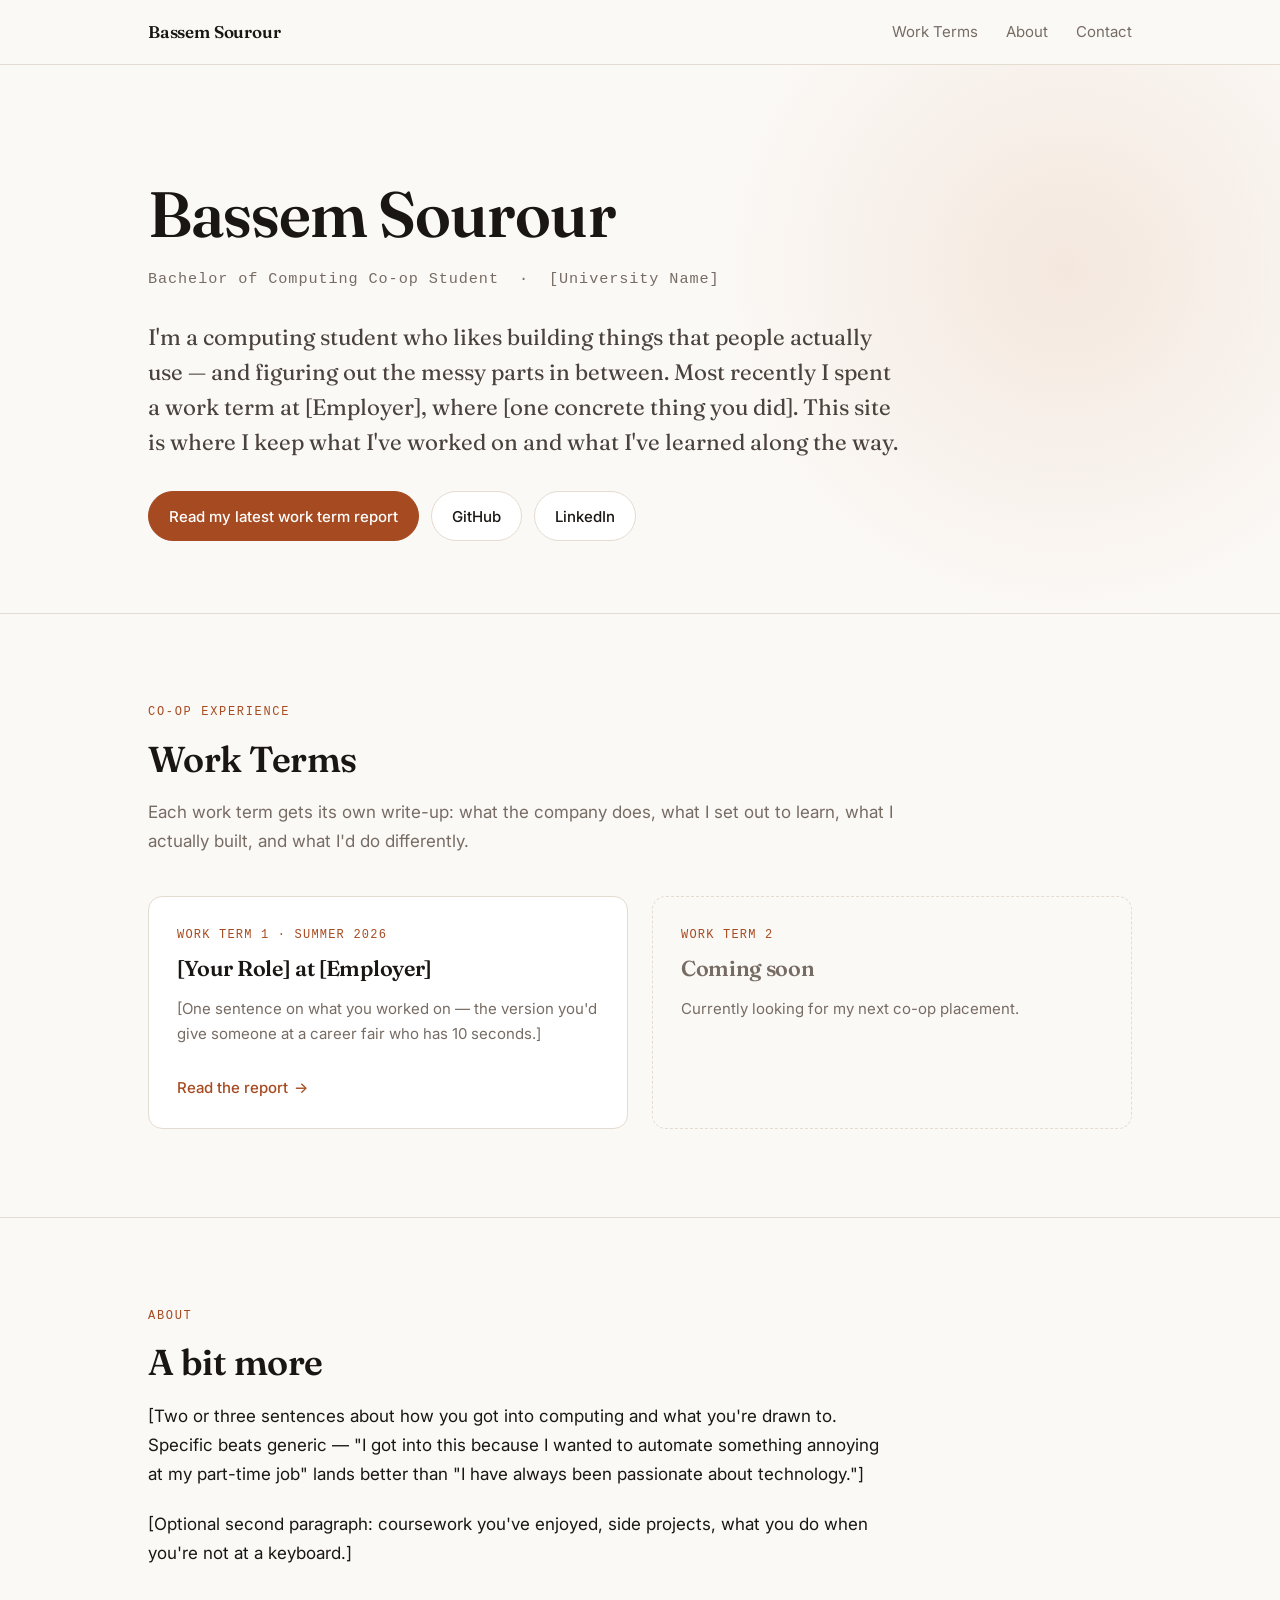
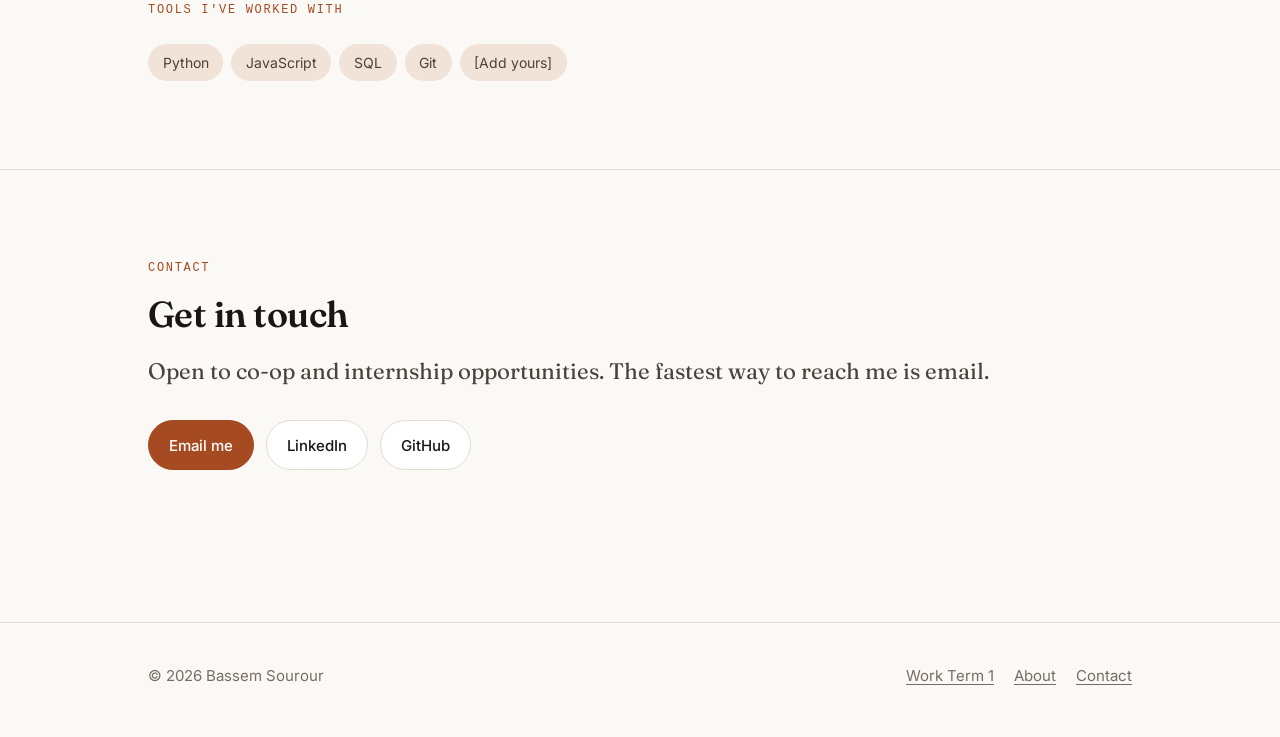
==== index.html @ 0c3258bf "Add files via upload" ====
<!DOCTYPE html>
<html lang="en">
<head>
<meta charset="utf-8">
<meta name="viewport" content="width=device-width, initial-scale=1">

<!-- ============================================================
     EDIT ME: This block controls your Google search result and
     browser tab. Change the description to something true about you.
     ============================================================ -->
<title>Bassem Sourour — Portfolio</title>
<meta name="description" content="Portfolio of Bassem Sourour, a Bachelor of Computing co-op student. Work term reports, projects, and what I'm learning.">
<meta name="author" content="Bassem Sourour">

<!-- Social sharing preview (shows when the link is pasted in Slack, LinkedIn, etc.) -->
<meta property="og:title" content="Bassem Sourour — Portfolio">
<meta property="og:description" content="Work term reports, projects, and what I'm learning as a computing co-op student.">
<meta property="og:type" content="website">

<link rel="preconnect" href="https://fonts.googleapis.com">
<link rel="preconnect" href="https://fonts.gstatic.com" crossorigin>
<link href="https://fonts.googleapis.com/css2?family=Fraunces:opsz,wght@9..144,400;9..144,600&family=Inter:wght@400;500;600&display=swap" rel="stylesheet">
<link rel="stylesheet" href="styles.css">
</head>
<body>

<a class="skip-link" href="#main">Skip to content</a>

<header class="site-header">
  <div class="wrap site-header__inner">
    <a class="wordmark" href="index.html">Bassem&nbsp;Sourour</a>
    <nav class="nav" aria-label="Main">
      <a href="#work-terms">Work Terms</a>
      <a href="#about">About</a>
      <a href="#contact">Contact</a>
    </nav>
  </div>
</header>

<main id="main">

  <!-- ==========================================================
       HERO
       This is the first thing a recruiter sees. Keep it short and
       concrete: who you are, what you do, where you're headed.
       ========================================================== -->
  <section class="hero">
    <div class="wrap">
      <h1 class="reveal">Bassem Sourour</h1>
      <p class="hero__role reveal">
        <!-- EDIT ME -->
        Bachelor of Computing Co-op Student &nbsp;·&nbsp; [University Name]
      </p>
      <p class="lede hero__lede reveal">
        <!-- EDIT ME: 2–3 sentences. What kind of work you do, what you
             like building, and what you're looking for next. Write it
             the way you'd say it out loud. -->
        I'm a computing student who likes building things that people
        actually use — and figuring out the messy parts in between.
        Most recently I spent a work term at [Employer], where
        [one concrete thing you did]. This site is where I keep what
        I've worked on and what I've learned along the way.
      </p>
      <div class="btn-row reveal">
        <a class="btn btn--primary" href="work-term-1.html">Read my latest work term report</a>
        <!-- EDIT ME: replace with your real links, or delete -->
        <a class="btn" href="https://github.com/YOUR-USERNAME">GitHub</a>
        <a class="btn" href="https://linkedin.com/in/YOUR-PROFILE">LinkedIn</a>
      </div>
    </div>
  </section>

  <hr class="rule">

  <!-- ==========================================================
       WORK TERMS
       One card per work term. When you finish term 2, copy a card,
       point it at work-term-2.html, and you're done.
       ========================================================== -->
  <section id="work-terms">
    <div class="wrap">
      <span class="eyebrow reveal">Co-op Experience</span>
      <h2 class="reveal">Work Terms</h2>
      <p class="prose muted reveal">
        Each work term gets its own write-up: what the company does,
        what I set out to learn, what I actually built, and what I'd
        do differently.
      </p>

      <div class="card-grid">

        <a class="card reveal" href="work-term-1.html">
          <!-- EDIT ME -->
          <span class="card__meta">Work Term 1 · Summer 2026</span>
          <h3>[Your Role] at [Employer]</h3>
          <p>
            [One sentence on what you worked on — the version you'd
            give someone at a career fair who has 10 seconds.]
          </p>
          <span class="card__cta">Read the report <span aria-hidden="true">→</span></span>
        </a>

        <!-- Placeholder for your next term. Delete it if you'd rather
             not show an empty slot, or keep it — it signals you're
             continuing. -->
        <div class="card card--placeholder reveal">
          <span class="card__meta">Work Term 2</span>
          <h3>Coming soon</h3>
          <p>Currently looking for my next co-op placement.</p>
        </div>

      </div>
    </div>
  </section>

  <hr class="rule">

  <!-- ==========================================================
       ABOUT
       ========================================================== -->
  <section id="about">
    <div class="wrap">
      <span class="eyebrow reveal">About</span>
      <h2 class="reveal">A bit more</h2>
      <div class="prose">
        <p class="reveal">
          <!-- EDIT ME: How you got into computing, what you're drawn to,
               what you do outside of it. Two short paragraphs is plenty.
               This is the section where sounding like a person beats
               sounding like a resume. -->
          [Two or three sentences about how you got into computing and
          what you're drawn to. Specific beats generic — "I got into
          this because I wanted to automate something annoying at my
          part-time job" lands better than "I have always been
          passionate about technology."]
        </p>
        <p class="reveal">
          [Optional second paragraph: coursework you've enjoyed, side
          projects, what you do when you're not at a keyboard.]
        </p>

        <span class="eyebrow reveal" style="margin-top:2rem">Tools I've worked with</span>
        <!-- EDIT ME: only list things you'd be comfortable being asked
             about in an interview. A short honest list beats a long one. -->
        <ul class="pills reveal">
          <li>Python</li>
          <li>JavaScript</li>
          <li>SQL</li>
          <li>Git</li>
          <li>[Add yours]</li>
        </ul>
      </div>
    </div>
  </section>

  <hr class="rule">

  <!-- ==========================================================
       CONTACT
       ========================================================== -->
  <section id="contact">
    <div class="wrap">
      <span class="eyebrow reveal">Contact</span>
      <h2 class="reveal">Get in touch</h2>
      <p class="prose lede reveal" style="margin-bottom:1.5rem">
        Open to co-op and internship opportunities. The fastest way to
        reach me is email.
      </p>
      <div class="btn-row reveal">
        <!-- EDIT ME: use a personal email you'll keep after graduation,
             not your work or school address. -->
        <a class="btn btn--primary" href="mailto:YOUR-EMAIL@example.com">Email me</a>
        <a class="btn" href="https://linkedin.com/in/YOUR-PROFILE">LinkedIn</a>
        <a class="btn" href="https://github.com/YOUR-USERNAME">GitHub</a>
      </div>
    </div>
  </section>

</main>

<footer class="site-footer">
  <div class="wrap site-footer__inner">
    <span>© <span id="year">2026</span> Bassem Sourour</span>
    <nav class="footer-links" aria-label="Footer">
      <a href="work-term-1.html">Work Term 1</a>
      <a href="#about">About</a>
      <a href="#contact">Contact</a>
    </nav>
  </div>
</footer>

<script>
  // Current year in the footer, so it never goes stale.
  document.getElementById('year').textContent = new Date().getFullYear();

  // Fade sections in as they scroll into view.
  const reveals = document.querySelectorAll('.reveal');
  if ('IntersectionObserver' in window && !window.matchMedia('(prefers-reduced-motion: reduce)').matches) {
    const io = new IntersectionObserver((entries) => {
      entries.forEach((entry, i) => {
        if (entry.isIntersecting) {
          entry.target.style.transitionDelay = Math.min(i * 60, 240) + 'ms';
          entry.target.classList.add('is-visible');
          io.unobserve(entry.target);
        }
      });
    }, { rootMargin: '0px 0px -8% 0px', threshold: 0.05 });
    reveals.forEach(el => io.observe(el));
  } else {
    reveals.forEach(el => el.classList.add('is-visible'));
  }
</script>

</body>
</html>
---- styles.css ----
/* ============================================================
   Bassem Sourour — Portfolio
   Shared stylesheet for index.html and work-term-1.html
   ============================================================ */

/* ---- 1. Design tokens -------------------------------------- */

:root {
  /* Light theme (default) */
  --bg:          #FBF9F6;
  --bg-alt:      #F4EFE8;
  --surface:     #FFFFFF;
  --ink:         #1A1614;
  --ink-soft:    #4A423C;
  --muted:       #776C64;
  --accent:      #A64B21;
  --accent-ink:  #FFFFFF;
  --accent-soft: #F2E3D8;
  --border:      #E4DBD1;
  --shadow:      0 1px 2px rgba(26, 22, 20, .04), 0 8px 24px rgba(26, 22, 20, .06);
  --shadow-lift: 0 2px 4px rgba(26, 22, 20, .05), 0 16px 40px rgba(26, 22, 20, .10);

  /* Type */
  --font-display: "Fraunces", Georgia, "Times New Roman", serif;
  --font-body:    "Inter", -apple-system, BlinkMacSystemFont, "Segoe UI", Roboto, sans-serif;
  --font-mono:    ui-monospace, SFMono-Regular, "SF Mono", Menlo, Consolas, monospace;

  /* Layout */
  --measure:  68ch;
  --gutter:   clamp(1.25rem, 5vw, 3rem);
  --radius:   14px;
  --radius-sm: 8px;
}

@media (prefers-color-scheme: dark) {
  :root {
    --bg:          #14110F;
    --bg-alt:      #1B1714;
    --surface:     #1E1A17;
    --ink:         #F5F0EA;
    --ink-soft:    #DCD3CA;
    --muted:       #A2968C;
    --accent:      #E4915B;
    --accent-ink:  #14110F;
    --accent-soft: #2C231C;
    --border:      #2F2822;
    --shadow:      0 1px 2px rgba(0, 0, 0, .3), 0 8px 24px rgba(0, 0, 0, .35);
    --shadow-lift: 0 2px 4px rgba(0, 0, 0, .35), 0 16px 40px rgba(0, 0, 0, .45);
  }
}

/* ---- 2. Reset & base --------------------------------------- */

*, *::before, *::after { box-sizing: border-box; }

html {
  scroll-behavior: smooth;
  scroll-padding-top: 5rem;
  -webkit-text-size-adjust: 100%;
}

@media (prefers-reduced-motion: reduce) {
  html { scroll-behavior: auto; }
  *, *::before, *::after {
    animation-duration: .01ms !important;
    animation-iteration-count: 1 !important;
    transition-duration: .01ms !important;
  }
}

body {
  margin: 0;
  background: var(--bg);
  color: var(--ink);
  font-family: var(--font-body);
  font-size: 1.0625rem;
  line-height: 1.7;
  -webkit-font-smoothing: antialiased;
  text-rendering: optimizeLegibility;
}

img { max-width: 100%; height: auto; display: block; }

a {
  color: var(--accent);
  text-decoration-thickness: 1px;
  text-underline-offset: 3px;
  transition: color .15s ease;
}

a:hover { color: var(--ink); }

:focus-visible {
  outline: 2.5px solid var(--accent);
  outline-offset: 3px;
  border-radius: 3px;
}

.skip-link {
  position: absolute;
  left: -9999px;
  top: 0;
  background: var(--accent);
  color: var(--accent-ink);
  padding: .75rem 1.25rem;
  z-index: 100;
  border-radius: 0 0 var(--radius-sm) 0;
}
.skip-link:focus { left: 0; }

/* ---- 3. Typography ----------------------------------------- */

h1, h2, h3, h4 {
  font-family: var(--font-display);
  font-weight: 600;
  line-height: 1.15;
  letter-spacing: -0.015em;
  color: var(--ink);
  margin: 0 0 .5em;
  font-variation-settings: "SOFT" 0, "WONK" 1;
}

h1 { font-size: clamp(2.4rem, 6vw, 4rem); }
h2 { font-size: clamp(1.6rem, 3.4vw, 2.25rem); margin-top: 0; }
h3 { font-size: clamp(1.15rem, 2vw, 1.35rem); font-weight: 600; }

p { margin: 0 0 1.25em; }

.lede {
  font-size: clamp(1.15rem, 2.2vw, 1.4rem);
  line-height: 1.55;
  color: var(--ink-soft);
  font-family: var(--font-display);
  font-weight: 400;
  font-variation-settings: "SOFT" 0, "WONK" 0;
}

.eyebrow {
  font-family: var(--font-mono);
  font-size: .75rem;
  letter-spacing: .14em;
  text-transform: uppercase;
  color: var(--accent);
  margin: 0 0 1rem;
  display: block;
  font-weight: 500;
}

.muted { color: var(--muted); }

/* ---- 4. Layout --------------------------------------------- */

.wrap {
  width: 100%;
  max-width: 1080px;
  margin-inline: auto;
  padding-inline: var(--gutter);
}

.prose { max-width: var(--measure); }

section { padding-block: clamp(3rem, 8vw, 5.5rem); }

.rule {
  border: 0;
  border-top: 1px solid var(--border);
  margin: 0;
}

/* ---- 5. Site header ---------------------------------------- */

.site-header {
  position: sticky;
  top: 0;
  z-index: 50;
  background: color-mix(in srgb, var(--bg) 88%, transparent);
  backdrop-filter: blur(12px);
  -webkit-backdrop-filter: blur(12px);
  border-bottom: 1px solid var(--border);
}

.site-header__inner {
  display: flex;
  align-items: center;
  justify-content: space-between;
  gap: 1.5rem;
  min-height: 4rem;
  flex-wrap: wrap;
}

.wordmark {
  font-family: var(--font-display);
  font-weight: 600;
  font-size: 1.0625rem;
  letter-spacing: -0.01em;
  color: var(--ink);
  text-decoration: none;
  white-space: nowrap;
}

.wordmark:hover { color: var(--accent); }

.nav {
  display: flex;
  gap: clamp(.9rem, 2.5vw, 1.75rem);
  font-size: .9375rem;
}

.nav a {
  color: var(--muted);
  text-decoration: none;
  white-space: nowrap;
}

.nav a:hover, .nav a[aria-current="page"] { color: var(--ink); }

/* ---- 6. Hero ----------------------------------------------- */

.hero {
  padding-block: clamp(3.5rem, 11vw, 7rem) clamp(2.5rem, 7vw, 4.5rem);
  position: relative;
  overflow: hidden;
}

.hero::before {
  content: "";
  position: absolute;
  top: -30%;
  right: -12%;
  width: min(46rem, 70vw);
  aspect-ratio: 1;
  background: radial-gradient(circle, var(--accent-soft) 0%, transparent 68%);
  opacity: .8;
  pointer-events: none;
  z-index: 0;
}

.hero > * { position: relative; z-index: 1; }

.hero h1 { margin-bottom: .25em; }

.hero__role {
  font-family: var(--font-mono);
  font-size: clamp(.85rem, 1.6vw, .95rem);
  letter-spacing: .06em;
  color: var(--muted);
  margin-bottom: 1.75rem;
}

.hero__lede { max-width: 54ch; }

/* ---- 7. Buttons & links ------------------------------------ */

.btn-row {
  display: flex;
  flex-wrap: wrap;
  gap: .75rem;
  margin-top: 2rem;
}

.btn {
  display: inline-flex;
  align-items: center;
  gap: .5rem;
  padding: .7rem 1.25rem;
  border-radius: 999px;
  font-size: .9375rem;
  font-weight: 500;
  text-decoration: none;
  border: 1px solid var(--border);
  color: var(--ink);
  background: var(--surface);
  transition: transform .15s ease, box-shadow .15s ease, border-color .15s ease;
}

.btn:hover {
  transform: translateY(-1px);
  box-shadow: var(--shadow);
  border-color: var(--accent);
  color: var(--ink);
}

.btn--primary {
  background: var(--accent);
  border-color: var(--accent);
  color: var(--accent-ink);
}

.btn--primary:hover { color: var(--accent-ink); }

.arrow-link {
  display: inline-flex;
  align-items: center;
  gap: .4rem;
  font-weight: 500;
  text-decoration: none;
}

.arrow-link span { transition: transform .18s ease; }
.arrow-link:hover span { transform: translateX(3px); }

/* ---- 8. Work term cards ------------------------------------ */

.card-grid {
  display: grid;
  grid-template-columns: repeat(auto-fit, minmax(min(100%, 22rem), 1fr));
  gap: 1.5rem;
  margin-top: 2.5rem;
}

.card {
  background: var(--surface);
  border: 1px solid var(--border);
  border-radius: var(--radius);
  padding: 1.75rem;
  display: flex;
  flex-direction: column;
  gap: .5rem;
  text-decoration: none;
  color: inherit;
  transition: transform .2s ease, box-shadow .2s ease, border-color .2s ease;
}

a.card:hover {
  transform: translateY(-3px);
  box-shadow: var(--shadow-lift);
  border-color: var(--accent);
}

.card__meta {
  font-family: var(--font-mono);
  font-size: .75rem;
  letter-spacing: .1em;
  text-transform: uppercase;
  color: var(--accent);
}

.card h3 { margin: .25rem 0 .35rem; }

.card p { color: var(--muted); font-size: .9375rem; margin-bottom: .5rem; }

.card__cta {
  margin-top: auto;
  padding-top: .75rem;
  font-size: .9375rem;
  font-weight: 500;
  color: var(--accent);
  display: inline-flex;
  align-items: center;
  gap: .4rem;
}

.card--placeholder {
  border-style: dashed;
  background: transparent;
  justify-content: flex-start;
  align-items: flex-start;
  color: var(--muted);
}

.card--placeholder h3 { color: var(--muted); }

/* ---- 9. Skills / tag pills --------------------------------- */

.pills {
  display: flex;
  flex-wrap: wrap;
  gap: .5rem;
  padding: 0;
  margin: 1.5rem 0 0;
  list-style: none;
}

.pills li {
  font-size: .875rem;
  padding: .35rem .85rem;
  border-radius: 999px;
  background: var(--accent-soft);
  color: var(--ink-soft);
  border: 1px solid transparent;
}

/* ---- 10. Report page --------------------------------------- */

.report-head {
  padding-block: clamp(3rem, 8vw, 5rem) clamp(1.5rem, 4vw, 2.5rem);
}

.report-head h1 { max-width: 20ch; }

.fact-list {
  display: grid;
  grid-template-columns: repeat(auto-fit, minmax(min(100%, 11rem), 1fr));
  gap: 1.25rem 2rem;
  margin: 2.5rem 0 0;
  padding: 1.5rem 0 0;
  border-top: 1px solid var(--border);
}

.fact-list div { display: flex; flex-direction: column; gap: .2rem; }

.fact-list dt {
  font-family: var(--font-mono);
  font-size: .7rem;
  letter-spacing: .12em;
  text-transform: uppercase;
  color: var(--muted);
}

.fact-list dd {
  margin: 0;
  font-weight: 500;
  font-size: 1rem;
}

/* Reading progress bar */
.progress {
  position: fixed;
  top: 0;
  left: 0;
  height: 3px;
  width: 100%;
  transform: scaleX(0);
  transform-origin: 0 50%;
  background: var(--accent);
  z-index: 60;
  will-change: transform;
}

/* In-page section nav */
.toc {
  position: sticky;
  top: 4rem;
  z-index: 40;
  background: color-mix(in srgb, var(--bg) 90%, transparent);
  backdrop-filter: blur(12px);
  -webkit-backdrop-filter: blur(12px);
  border-bottom: 1px solid var(--border);
  overflow-x: auto;
  scrollbar-width: none;
}

.toc::-webkit-scrollbar { display: none; }

.toc ol {
  display: flex;
  gap: 1.5rem;
  list-style: none;
  margin: 0;
  padding: .85rem var(--gutter);
  font-size: .875rem;
  max-width: 1080px;
  margin-inline: auto;
  counter-reset: toc;
}

.toc a {
  color: var(--muted);
  text-decoration: none;
  white-space: nowrap;
  padding-bottom: 2px;
  border-bottom: 2px solid transparent;
}

.toc a:hover { color: var(--ink); }

.toc a.is-active {
  color: var(--ink);
  border-bottom-color: var(--accent);
}

/* Report body sections */
.report-section {
  padding-block: clamp(2.5rem, 6vw, 4rem);
  border-top: 1px solid var(--border);
}

.report-section:first-of-type { border-top: 0; }

.report-section h2 { margin-bottom: .75rem; }

.report-section h3 {
  margin-top: 2.25rem;
  color: var(--ink);
}

.report-section ul, .report-section ol {
  max-width: var(--measure);
  padding-left: 1.25rem;
  margin: 0 0 1.25em;
}

.report-section li { margin-bottom: .5em; }

/* Callout — use for a standout reflection or lesson learned */
.callout {
  border-left: 3px solid var(--accent);
  background: var(--bg-alt);
  padding: 1.25rem 1.5rem;
  border-radius: 0 var(--radius-sm) var(--radius-sm) 0;
  margin: 2rem 0;
  max-width: var(--measure);
}

.callout p:last-child { margin-bottom: 0; }

.callout__label {
  font-family: var(--font-mono);
  font-size: .7rem;
  letter-spacing: .12em;
  text-transform: uppercase;
  color: var(--accent);
  display: block;
  margin-bottom: .5rem;
}

/* Goal status list */
.goals { list-style: none; padding: 0 !important; margin: 1.5rem 0 0 !important; }

.goals li {
  display: grid;
  grid-template-columns: auto 1fr;
  gap: .25rem .85rem;
  padding: 1.1rem 0;
  border-top: 1px solid var(--border);
  max-width: var(--measure);
}

.goals li:last-child { border-bottom: 1px solid var(--border); }

.goals__status {
  grid-row: span 2;
  font-family: var(--font-mono);
  font-size: .65rem;
  letter-spacing: .08em;
  text-transform: uppercase;
  padding: .25rem .6rem;
  border-radius: 999px;
  height: fit-content;
  margin-top: .2rem;
  white-space: nowrap;
  background: var(--accent-soft);
  color: var(--ink-soft);
}

.goals__status--met { background: var(--accent); color: var(--accent-ink); }

.goals__title { font-weight: 600; }

.goals__note { color: var(--muted); font-size: .9375rem; margin: 0; }

/* Figures — your original images */
figure {
  margin: 2.5rem 0;
  max-width: var(--measure);
}

.figure-pair figure { max-width: 100%; }

figure img {
  border-radius: var(--radius);
  border: 1px solid var(--border);
  width: 100%;
}

figcaption {
  margin-top: .75rem;
  font-size: .875rem;
  color: var(--muted);
  max-width: 60ch;
}

.figure-pair {
  display: grid;
  grid-template-columns: repeat(auto-fit, minmax(min(100%, 18rem), 1fr));
  gap: 1.5rem;
  margin: 2.5rem 0;
}

.figure-pair figure { margin: 0; }

/* Image placeholder — delete once you add real photos */
.img-placeholder {
  aspect-ratio: 3 / 2;
  border: 2px dashed var(--border);
  border-radius: var(--radius);
  display: grid;
  place-items: center;
  text-align: center;
  padding: 1.5rem;
  color: var(--muted);
  font-size: .875rem;
  background: var(--bg-alt);
}

/* On narrow screens the header wraps to two rows, which would make the
   two stacked sticky bars eat the viewport. Let the header scroll away
   and keep only the section nav pinned. */
@media (max-width: 40rem) {
  .site-header { position: static; }
  .toc { top: 0; }
  html { scroll-padding-top: 3.5rem; }
  .site-header__inner { min-height: 0; padding-block: .85rem; }
}

/* ---- 11. Footer -------------------------------------------- */

.site-footer {
  border-top: 1px solid var(--border);
  padding-block: 2.5rem 3rem;
  margin-top: clamp(2rem, 6vw, 4rem);
  font-size: .9375rem;
  color: var(--muted);
}

.site-footer__inner {
  display: flex;
  flex-wrap: wrap;
  gap: 1rem 2rem;
  justify-content: space-between;
  align-items: center;
}

.site-footer a { color: var(--muted); }
.site-footer a:hover { color: var(--accent); }

.footer-links {
  display: flex;
  gap: 1.25rem;
  flex-wrap: wrap;
}

/* ---- 12. Entrance animation -------------------------------- */

.reveal {
  opacity: 0;
  transform: translateY(14px);
  transition: opacity .6s cubic-bezier(.2, .7, .3, 1), transform .6s cubic-bezier(.2, .7, .3, 1);
}

.reveal.is-visible { opacity: 1; transform: none; }

@media (prefers-reduced-motion: reduce) {
  .reveal { opacity: 1; transform: none; }
}

/* ---- 13. Print --------------------------------------------- */

@media print {
  .site-header, .toc, .progress, .site-footer, .btn-row { display: none; }
  body { background: #fff; color: #000; font-size: 11pt; }
  .report-section { break-inside: avoid; border-top: 1px solid #ccc; }
  a { color: #000; text-decoration: underline; }
}
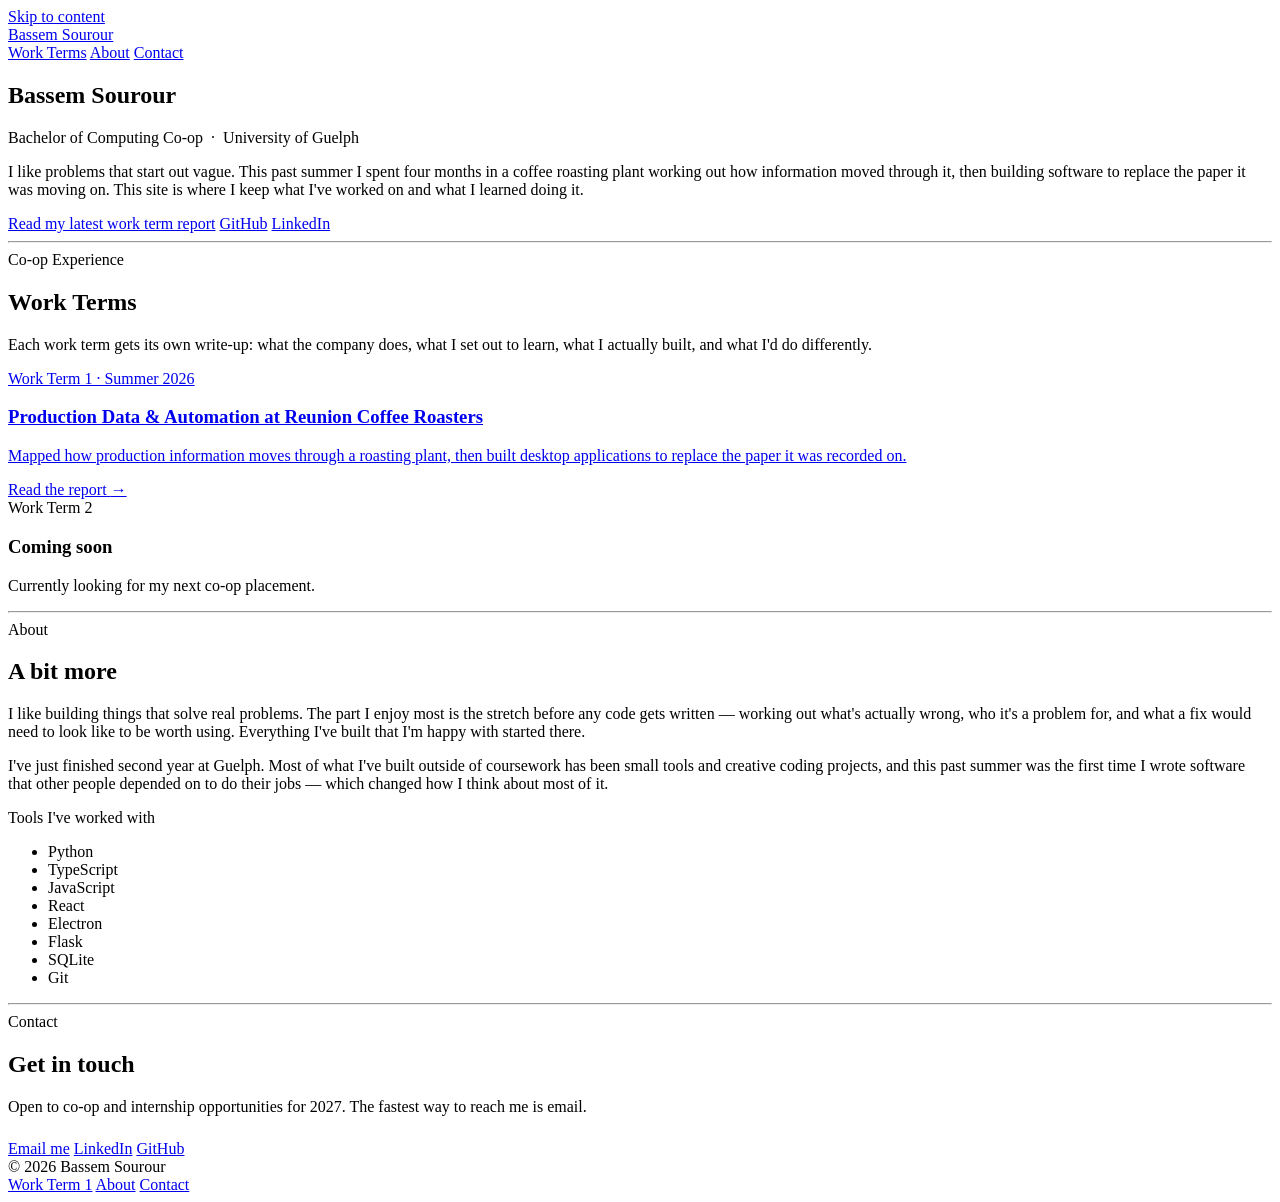
==== commit c2e076fa: "Add files via upload" ====
--- a/index.html
+++ b/index.html
@@ -4,17 +4,12 @@
 <meta charset="utf-8">
 <meta name="viewport" content="width=device-width, initial-scale=1">
 
-<!-- ============================================================
-     EDIT ME: This block controls your Google search result and
-     browser tab. Change the description to something true about you.
-     ============================================================ -->
 <title>Bassem Sourour — Portfolio</title>
-<meta name="description" content="Portfolio of Bassem Sourour, a Bachelor of Computing co-op student. Work term reports, projects, and what I'm learning.">
+<meta name="description" content="Portfolio of Bassem Sourour, a Bachelor of Computing co-op student at the University of Guelph. Work term reports, projects, and what I'm learning.">
 <meta name="author" content="Bassem Sourour">
 
-<!-- Social sharing preview (shows when the link is pasted in Slack, LinkedIn, etc.) -->
 <meta property="og:title" content="Bassem Sourour — Portfolio">
-<meta property="og:description" content="Work term reports, projects, and what I'm learning as a computing co-op student.">
+<meta property="og:description" content="Computing co-op student at the University of Guelph. Work term reports, projects, and what I'm learning.">
 <meta property="og:type" content="website">
 
 <link rel="preconnect" href="https://fonts.googleapis.com">
@@ -39,70 +34,52 @@
 
 <main id="main">
 
-  <!-- ==========================================================
-       HERO
-       This is the first thing a recruiter sees. Keep it short and
-       concrete: who you are, what you do, where you're headed.
-       ========================================================== -->
   <section class="hero">
     <div class="wrap">
       <h1 class="reveal">Bassem Sourour</h1>
       <p class="hero__role reveal">
-        <!-- EDIT ME -->
-        Bachelor of Computing Co-op Student &nbsp;·&nbsp; [University Name]
+        Bachelor of Computing Co-op &nbsp;·&nbsp; University of Guelph
       </p>
       <p class="lede hero__lede reveal">
-        <!-- EDIT ME: 2–3 sentences. What kind of work you do, what you
-             like building, and what you're looking for next. Write it
-             the way you'd say it out loud. -->
-        I'm a computing student who likes building things that people
-        actually use — and figuring out the messy parts in between.
-        Most recently I spent a work term at [Employer], where
-        [one concrete thing you did]. This site is where I keep what
-        I've worked on and what I've learned along the way.
+        I like problems that start out vague. This past summer I spent
+        four months in a coffee roasting plant working out how
+        information moved through it, then building software to replace
+        the paper it was moving on. This site is where I keep what I've
+        worked on and what I learned doing it.
       </p>
       <div class="btn-row reveal">
         <a class="btn btn--primary" href="work-term-1.html">Read my latest work term report</a>
-        <!-- EDIT ME: replace with your real links, or delete -->
-        <a class="btn" href="https://github.com/YOUR-USERNAME">GitHub</a>
-        <a class="btn" href="https://linkedin.com/in/YOUR-PROFILE">LinkedIn</a>
+        <a class="btn" href="https://github.com/BassemSourour">GitHub</a>
+        <a class="btn" href="https://www.linkedin.com/in/bassem-sourour-37205827b/">LinkedIn</a>
       </div>
     </div>
   </section>
 
   <hr class="rule">
 
-  <!-- ==========================================================
-       WORK TERMS
-       One card per work term. When you finish term 2, copy a card,
-       point it at work-term-2.html, and you're done.
-       ========================================================== -->
   <section id="work-terms">
     <div class="wrap">
       <span class="eyebrow reveal">Co-op Experience</span>
       <h2 class="reveal">Work Terms</h2>
       <p class="prose muted reveal">
-        Each work term gets its own write-up: what the company does,
-        what I set out to learn, what I actually built, and what I'd
-        do differently.
+        Each work term gets its own write-up: what the company does, what
+        I set out to learn, what I actually built, and what I'd do
+        differently.
       </p>
 
       <div class="card-grid">
 
         <a class="card reveal" href="work-term-1.html">
-          <!-- EDIT ME -->
           <span class="card__meta">Work Term 1 · Summer 2026</span>
-          <h3>[Your Role] at [Employer]</h3>
+          <h3>Production Data &amp; Automation at Reunion Coffee Roasters</h3>
           <p>
-            [One sentence on what you worked on — the version you'd
-            give someone at a career fair who has 10 seconds.]
+            Mapped how production information moves through a roasting
+            plant, then built desktop applications to replace the paper
+            it was recorded on.
           </p>
           <span class="card__cta">Read the report <span aria-hidden="true">→</span></span>
         </a>
 
-        <!-- Placeholder for your next term. Delete it if you'd rather
-             not show an empty slot, or keep it — it signals you're
-             continuing. -->
         <div class="card card--placeholder reveal">
           <span class="card__meta">Work Term 2</span>
           <h3>Coming soon</h3>
@@ -115,39 +92,39 @@
 
   <hr class="rule">
 
-  <!-- ==========================================================
-       ABOUT
-       ========================================================== -->
   <section id="about">
     <div class="wrap">
       <span class="eyebrow reveal">About</span>
       <h2 class="reveal">A bit more</h2>
       <div class="prose">
         <p class="reveal">
-          <!-- EDIT ME: How you got into computing, what you're drawn to,
-               what you do outside of it. Two short paragraphs is plenty.
-               This is the section where sounding like a person beats
-               sounding like a resume. -->
-          [Two or three sentences about how you got into computing and
-          what you're drawn to. Specific beats generic — "I got into
-          this because I wanted to automate something annoying at my
-          part-time job" lands better than "I have always been
-          passionate about technology."]
+          I like building things that solve real problems. The part I
+          enjoy most is the stretch before any code gets written —
+          working out what's actually wrong, who it's a problem for, and
+          what a fix would need to look like to be worth using.
+          Everything I've built that I'm happy with started there.
         </p>
         <p class="reveal">
-          [Optional second paragraph: coursework you've enjoyed, side
-          projects, what you do when you're not at a keyboard.]
+          I've just finished second year at Guelph. Most of what I've
+          built outside of coursework has been small tools and creative
+          coding projects, and this past summer was the first time I
+          wrote software that other people depended on to do their jobs —
+          which changed how I think about most of it.
         </p>
 
         <span class="eyebrow reveal" style="margin-top:2rem">Tools I've worked with</span>
-        <!-- EDIT ME: only list things you'd be comfortable being asked
-             about in an interview. A short honest list beats a long one. -->
+        <!-- EDIT ME: taken from your three work term apps and your other
+             repos. Cut anything you wouldn't want to be asked about in an
+             interview — a short honest list beats a long one. -->
         <ul class="pills reveal">
           <li>Python</li>
+          <li>TypeScript</li>
           <li>JavaScript</li>
-          <li>SQL</li>
+          <li>React</li>
+          <li>Electron</li>
+          <li>Flask</li>
+          <li>SQLite</li>
           <li>Git</li>
-          <li>[Add yours]</li>
         </ul>
       </div>
     </div>
@@ -155,23 +132,18 @@
 
   <hr class="rule">
 
-  <!-- ==========================================================
-       CONTACT
-       ========================================================== -->
   <section id="contact">
     <div class="wrap">
       <span class="eyebrow reveal">Contact</span>
       <h2 class="reveal">Get in touch</h2>
       <p class="prose lede reveal" style="margin-bottom:1.5rem">
-        Open to co-op and internship opportunities. The fastest way to
-        reach me is email.
+        Open to co-op and internship opportunities for 2027. The fastest
+        way to reach me is email.
       </p>
       <div class="btn-row reveal">
-        <!-- EDIT ME: use a personal email you'll keep after graduation,
-             not your work or school address. -->
-        <a class="btn btn--primary" href="mailto:YOUR-EMAIL@example.com">Email me</a>
-        <a class="btn" href="https://linkedin.com/in/YOUR-PROFILE">LinkedIn</a>
-        <a class="btn" href="https://github.com/YOUR-USERNAME">GitHub</a>
+        <a class="btn btn--primary" href="mailto:bassemsourour3@gmail.com">Email me</a>
+        <a class="btn" href="https://www.linkedin.com/in/bassem-sourour-37205827b/">LinkedIn</a>
+        <a class="btn" href="https://github.com/BassemSourour">GitHub</a>
       </div>
     </div>
   </section>
@@ -190,10 +162,8 @@
 </footer>
 
 <script>
-  // Current year in the footer, so it never goes stale.
   document.getElementById('year').textContent = new Date().getFullYear();
 
-  // Fade sections in as they scroll into view.
   const reveals = document.querySelectorAll('.reveal');
   if ('IntersectionObserver' in window && !window.matchMedia('(prefers-reduced-motion: reduce)').matches) {
     const io = new IntersectionObserver((entries) => {
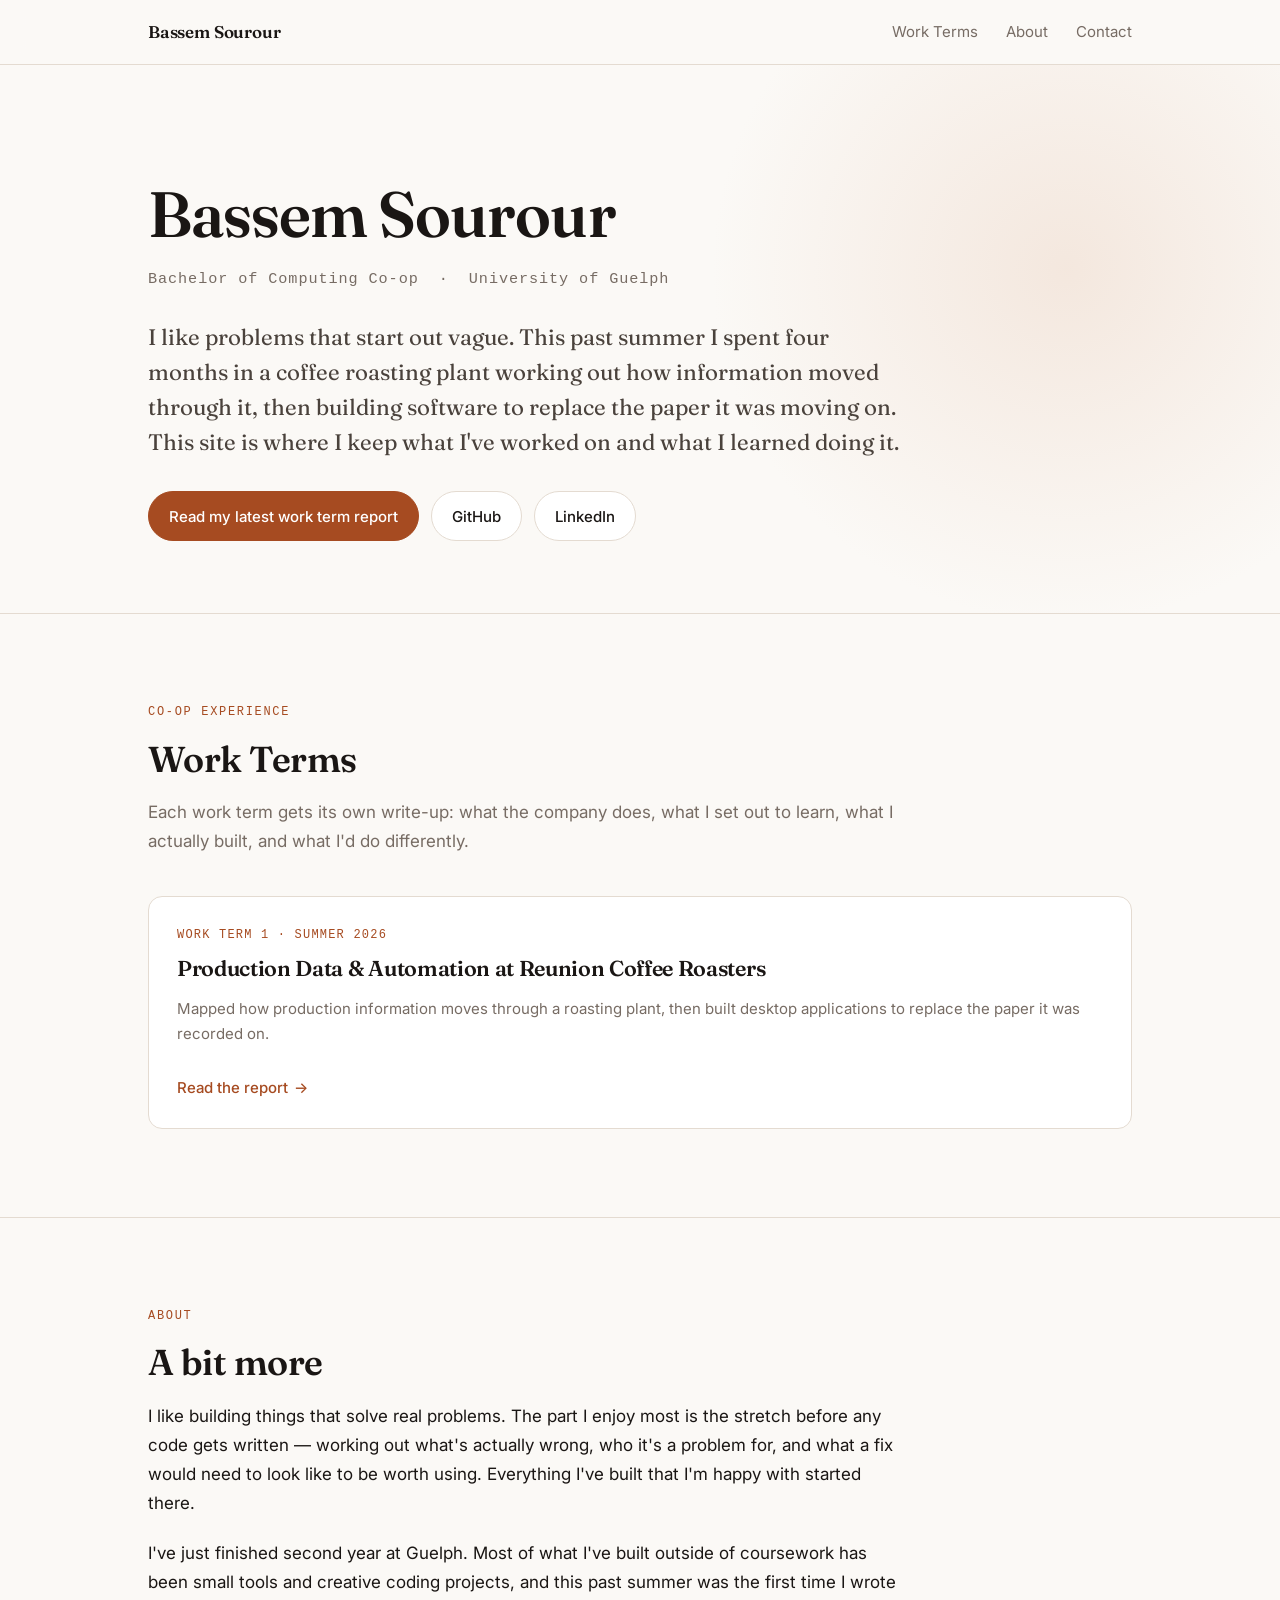
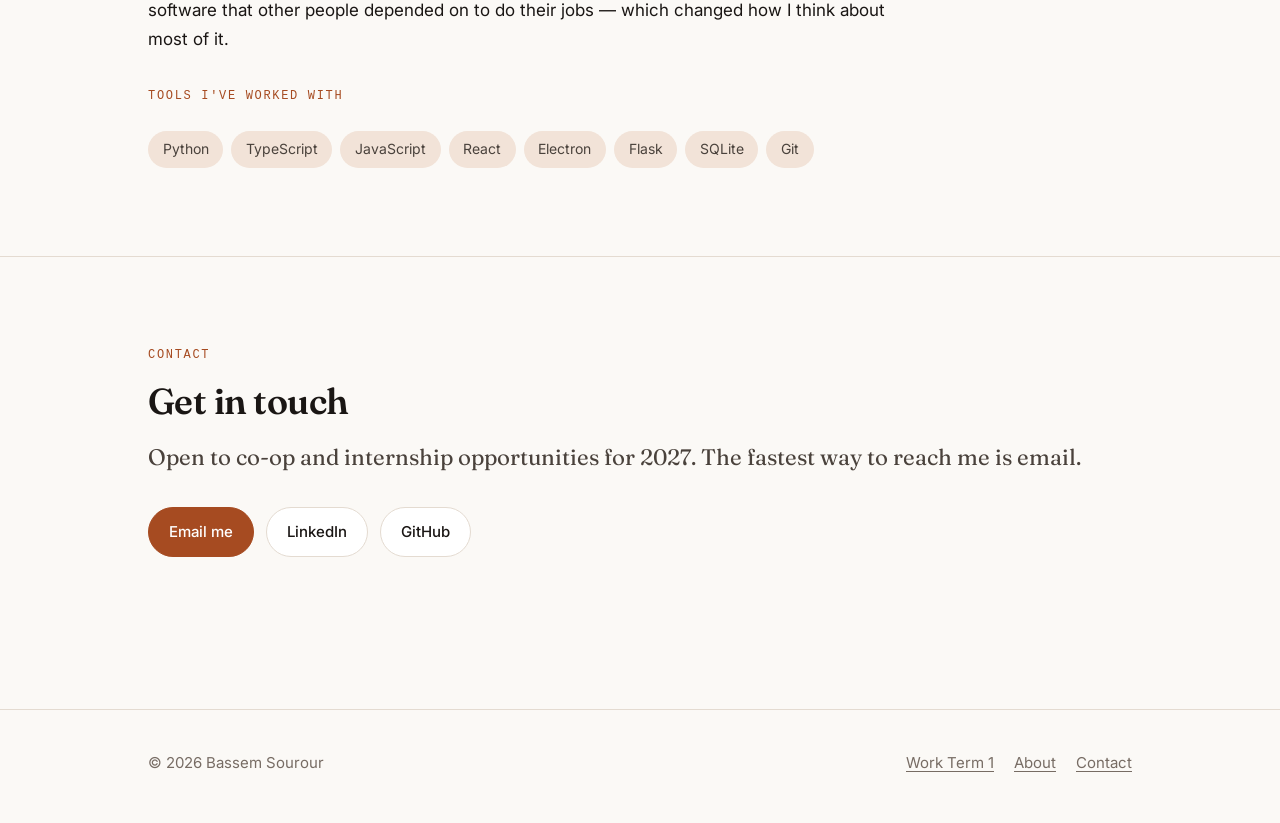
==== commit c7338b74: "Update index.html" ====
--- a/index.html
+++ b/index.html
@@ -79,12 +79,6 @@
           </p>
           <span class="card__cta">Read the report <span aria-hidden="true">→</span></span>
         </a>
-
-        <div class="card card--placeholder reveal">
-          <span class="card__meta">Work Term 2</span>
-          <h3>Coming soon</h3>
-          <p>Currently looking for my next co-op placement.</p>
-        </div>
 
       </div>
     </div>
--- a/styles.css
+++ b/styles.css
@@ -0,0 +1,742 @@
+/* ============================================================
+   Bassem Sourour — Portfolio
+   Shared stylesheet for index.html and work-term-1.html
+   ============================================================ */
+
+/* ---- 1. Design tokens -------------------------------------- */
+
+:root {
+  /* Light theme (default) */
+  --bg:          #FBF9F6;
+  --bg-alt:      #F4EFE8;
+  --surface:     #FFFFFF;
+  --ink:         #1A1614;
+  --ink-soft:    #4A423C;
+  --muted:       #776C64;
+  --accent:      #A64B21;
+  --accent-ink:  #FFFFFF;
+  --accent-soft: #F2E3D8;
+  --border:      #E4DBD1;
+  --shadow:      0 1px 2px rgba(26, 22, 20, .04), 0 8px 24px rgba(26, 22, 20, .06);
+  --shadow-lift: 0 2px 4px rgba(26, 22, 20, .05), 0 16px 40px rgba(26, 22, 20, .10);
+
+  /* Type */
+  --font-display: "Fraunces", Georgia, "Times New Roman", serif;
+  --font-body:    "Inter", -apple-system, BlinkMacSystemFont, "Segoe UI", Roboto, sans-serif;
+  --font-mono:    ui-monospace, SFMono-Regular, "SF Mono", Menlo, Consolas, monospace;
+
+  /* Layout */
+  --measure:  68ch;
+  --gutter:   clamp(1.25rem, 5vw, 3rem);
+  --radius:   14px;
+  --radius-sm: 8px;
+}
+
+@media (prefers-color-scheme: dark) {
+  :root {
+    --bg:          #14110F;
+    --bg-alt:      #1B1714;
+    --surface:     #1E1A17;
+    --ink:         #F5F0EA;
+    --ink-soft:    #DCD3CA;
+    --muted:       #A2968C;
+    --accent:      #E4915B;
+    --accent-ink:  #14110F;
+    --accent-soft: #2C231C;
+    --border:      #2F2822;
+    --shadow:      0 1px 2px rgba(0, 0, 0, .3), 0 8px 24px rgba(0, 0, 0, .35);
+    --shadow-lift: 0 2px 4px rgba(0, 0, 0, .35), 0 16px 40px rgba(0, 0, 0, .45);
+  }
+}
+
+/* ---- 2. Reset & base --------------------------------------- */
+
+*, *::before, *::after { box-sizing: border-box; }
+
+html {
+  scroll-behavior: smooth;
+  scroll-padding-top: 5rem;
+  -webkit-text-size-adjust: 100%;
+}
+
+@media (prefers-reduced-motion: reduce) {
+  html { scroll-behavior: auto; }
+  *, *::before, *::after {
+    animation-duration: .01ms !important;
+    animation-iteration-count: 1 !important;
+    transition-duration: .01ms !important;
+  }
+}
+
+body {
+  margin: 0;
+  background: var(--bg);
+  color: var(--ink);
+  font-family: var(--font-body);
+  font-size: 1.0625rem;
+  line-height: 1.7;
+  -webkit-font-smoothing: antialiased;
+  text-rendering: optimizeLegibility;
+}
+
+img { max-width: 100%; height: auto; display: block; }
+
+a {
+  color: var(--accent);
+  text-decoration-thickness: 1px;
+  text-underline-offset: 3px;
+  transition: color .15s ease;
+}
+
+a:hover { color: var(--ink); }
+
+:focus-visible {
+  outline: 2.5px solid var(--accent);
+  outline-offset: 3px;
+  border-radius: 3px;
+}
+
+.skip-link {
+  position: absolute;
+  left: -9999px;
+  top: 0;
+  background: var(--accent);
+  color: var(--accent-ink);
+  padding: .75rem 1.25rem;
+  z-index: 100;
+  border-radius: 0 0 var(--radius-sm) 0;
+}
+.skip-link:focus { left: 0; }
+
+/* ---- 3. Typography ----------------------------------------- */
+
+h1, h2, h3, h4 {
+  font-family: var(--font-display);
+  font-weight: 600;
+  line-height: 1.15;
+  letter-spacing: -0.015em;
+  color: var(--ink);
+  margin: 0 0 .5em;
+  font-variation-settings: "SOFT" 0, "WONK" 1;
+}
+
+h1 { font-size: clamp(2.4rem, 6vw, 4rem); }
+h2 { font-size: clamp(1.6rem, 3.4vw, 2.25rem); margin-top: 0; }
+h3 { font-size: clamp(1.15rem, 2vw, 1.35rem); font-weight: 600; }
+
+p { margin: 0 0 1.25em; }
+
+.lede {
+  font-size: clamp(1.15rem, 2.2vw, 1.4rem);
+  line-height: 1.55;
+  color: var(--ink-soft);
+  font-family: var(--font-display);
+  font-weight: 400;
+  font-variation-settings: "SOFT" 0, "WONK" 0;
+}
+
+.eyebrow {
+  font-family: var(--font-mono);
+  font-size: .75rem;
+  letter-spacing: .14em;
+  text-transform: uppercase;
+  color: var(--accent);
+  margin: 0 0 1rem;
+  display: block;
+  font-weight: 500;
+}
+
+.muted { color: var(--muted); }
+
+/* ---- 4. Layout --------------------------------------------- */
+
+.wrap {
+  width: 100%;
+  max-width: 1080px;
+  margin-inline: auto;
+  padding-inline: var(--gutter);
+}
+
+.prose { max-width: var(--measure); }
+
+section { padding-block: clamp(3rem, 8vw, 5.5rem); }
+
+.rule {
+  border: 0;
+  border-top: 1px solid var(--border);
+  margin: 0;
+}
+
+/* ---- 5. Site header ---------------------------------------- */
+
+.site-header {
+  position: sticky;
+  top: 0;
+  z-index: 50;
+  background: color-mix(in srgb, var(--bg) 88%, transparent);
+  backdrop-filter: blur(12px);
+  -webkit-backdrop-filter: blur(12px);
+  border-bottom: 1px solid var(--border);
+}
+
+.site-header__inner {
+  display: flex;
+  align-items: center;
+  justify-content: space-between;
+  gap: 1.5rem;
+  min-height: 4rem;
+  flex-wrap: wrap;
+}
+
+.wordmark {
+  font-family: var(--font-display);
+  font-weight: 600;
+  font-size: 1.0625rem;
+  letter-spacing: -0.01em;
+  color: var(--ink);
+  text-decoration: none;
+  white-space: nowrap;
+}
+
+.wordmark:hover { color: var(--accent); }
+
+.nav {
+  display: flex;
+  gap: clamp(.9rem, 2.5vw, 1.75rem);
+  font-size: .9375rem;
+}
+
+.nav a {
+  color: var(--muted);
+  text-decoration: none;
+  white-space: nowrap;
+}
+
+.nav a:hover, .nav a[aria-current="page"] { color: var(--ink); }
+
+/* ---- 6. Hero ----------------------------------------------- */
+
+.hero {
+  padding-block: clamp(3.5rem, 11vw, 7rem) clamp(2.5rem, 7vw, 4.5rem);
+  position: relative;
+  overflow: hidden;
+}
+
+.hero::before {
+  content: "";
+  position: absolute;
+  top: -30%;
+  right: -12%;
+  width: min(46rem, 70vw);
+  aspect-ratio: 1;
+  background: radial-gradient(circle, var(--accent-soft) 0%, transparent 68%);
+  opacity: .8;
+  pointer-events: none;
+  z-index: 0;
+}
+
+.hero > * { position: relative; z-index: 1; }
+
+.hero h1 { margin-bottom: .25em; }
+
+.hero__role {
+  font-family: var(--font-mono);
+  font-size: clamp(.85rem, 1.6vw, .95rem);
+  letter-spacing: .06em;
+  color: var(--muted);
+  margin-bottom: 1.75rem;
+}
+
+.hero__lede { max-width: 54ch; }
+
+/* ---- 7. Buttons & links ------------------------------------ */
+
+.btn-row {
+  display: flex;
+  flex-wrap: wrap;
+  gap: .75rem;
+  margin-top: 2rem;
+}
+
+.btn {
+  display: inline-flex;
+  align-items: center;
+  gap: .5rem;
+  padding: .7rem 1.25rem;
+  border-radius: 999px;
+  font-size: .9375rem;
+  font-weight: 500;
+  text-decoration: none;
+  border: 1px solid var(--border);
+  color: var(--ink);
+  background: var(--surface);
+  transition: transform .15s ease, box-shadow .15s ease, border-color .15s ease;
+}
+
+.btn:hover {
+  transform: translateY(-1px);
+  box-shadow: var(--shadow);
+  border-color: var(--accent);
+  color: var(--ink);
+}
+
+.btn--primary {
+  background: var(--accent);
+  border-color: var(--accent);
+  color: var(--accent-ink);
+}
+
+.btn--primary:hover { color: var(--accent-ink); }
+
+.arrow-link {
+  display: inline-flex;
+  align-items: center;
+  gap: .4rem;
+  font-weight: 500;
+  text-decoration: none;
+}
+
+.arrow-link span { transition: transform .18s ease; }
+.arrow-link:hover span { transform: translateX(3px); }
+
+/* ---- 8. Work term cards ------------------------------------ */
+
+.card-grid {
+  display: grid;
+  grid-template-columns: repeat(auto-fit, minmax(min(100%, 22rem), 1fr));
+  gap: 1.5rem;
+  margin-top: 2.5rem;
+}
+
+.card {
+  background: var(--surface);
+  border: 1px solid var(--border);
+  border-radius: var(--radius);
+  padding: 1.75rem;
+  display: flex;
+  flex-direction: column;
+  gap: .5rem;
+  text-decoration: none;
+  color: inherit;
+  transition: transform .2s ease, box-shadow .2s ease, border-color .2s ease;
+}
+
+a.card:hover {
+  transform: translateY(-3px);
+  box-shadow: var(--shadow-lift);
+  border-color: var(--accent);
+}
+
+.card__meta {
+  font-family: var(--font-mono);
+  font-size: .75rem;
+  letter-spacing: .1em;
+  text-transform: uppercase;
+  color: var(--accent);
+}
+
+.card h3 { margin: .25rem 0 .35rem; }
+
+.card p { color: var(--muted); font-size: .9375rem; margin-bottom: .5rem; }
+
+.card__cta {
+  margin-top: auto;
+  padding-top: .75rem;
+  font-size: .9375rem;
+  font-weight: 500;
+  color: var(--accent);
+  display: inline-flex;
+  align-items: center;
+  gap: .4rem;
+}
+
+.card--placeholder {
+  border-style: dashed;
+  background: transparent;
+  justify-content: flex-start;
+  align-items: flex-start;
+  color: var(--muted);
+}
+
+.card--placeholder h3 { color: var(--muted); }
+
+/* ---- 9. Skills / tag pills --------------------------------- */
+
+.pills {
+  display: flex;
+  flex-wrap: wrap;
+  gap: .5rem;
+  padding: 0;
+  margin: 1.5rem 0 0;
+  list-style: none;
+}
+
+.pills li {
+  font-size: .875rem;
+  padding: .35rem .85rem;
+  border-radius: 999px;
+  background: var(--accent-soft);
+  color: var(--ink-soft);
+  border: 1px solid transparent;
+}
+
+/* ---- 10. Report page --------------------------------------- */
+
+.report-head {
+  padding-block: clamp(3rem, 8vw, 5rem) clamp(1.5rem, 4vw, 2.5rem);
+}
+
+.report-head h1 { max-width: 20ch; }
+
+.fact-list {
+  display: grid;
+  grid-template-columns: repeat(auto-fit, minmax(min(100%, 11rem), 1fr));
+  gap: 1.25rem 2rem;
+  margin: 2.5rem 0 0;
+  padding: 1.5rem 0 0;
+  border-top: 1px solid var(--border);
+}
+
+.fact-list div { display: flex; flex-direction: column; gap: .2rem; }
+
+.fact-list dt {
+  font-family: var(--font-mono);
+  font-size: .7rem;
+  letter-spacing: .12em;
+  text-transform: uppercase;
+  color: var(--muted);
+}
+
+.fact-list dd {
+  margin: 0;
+  font-weight: 500;
+  font-size: 1rem;
+}
+
+/* Reading progress bar */
+.progress {
+  position: fixed;
+  top: 0;
+  left: 0;
+  height: 3px;
+  width: 100%;
+  transform: scaleX(0);
+  transform-origin: 0 50%;
+  background: var(--accent);
+  z-index: 60;
+  will-change: transform;
+}
+
+/* In-page section nav */
+.toc {
+  position: sticky;
+  top: 4rem;
+  z-index: 40;
+  background: color-mix(in srgb, var(--bg) 90%, transparent);
+  backdrop-filter: blur(12px);
+  -webkit-backdrop-filter: blur(12px);
+  border-bottom: 1px solid var(--border);
+  overflow-x: auto;
+  scrollbar-width: none;
+}
+
+.toc::-webkit-scrollbar { display: none; }
+
+.toc ol {
+  display: flex;
+  gap: 1.5rem;
+  list-style: none;
+  margin: 0;
+  padding: .85rem var(--gutter);
+  font-size: .875rem;
+  max-width: 1080px;
+  margin-inline: auto;
+  counter-reset: toc;
+}
+
+.toc a {
+  color: var(--muted);
+  text-decoration: none;
+  white-space: nowrap;
+  padding-bottom: 2px;
+  border-bottom: 2px solid transparent;
+}
+
+.toc a:hover { color: var(--ink); }
+
+.toc a.is-active {
+  color: var(--ink);
+  border-bottom-color: var(--accent);
+}
+
+/* Report body sections */
+.report-section {
+  padding-block: clamp(2.5rem, 6vw, 4rem);
+  border-top: 1px solid var(--border);
+}
+
+.report-section:first-of-type { border-top: 0; }
+
+.report-section h2 { margin-bottom: .75rem; }
+
+.report-section h3 {
+  margin-top: 2.25rem;
+  color: var(--ink);
+}
+
+.report-section ul, .report-section ol {
+  max-width: var(--measure);
+  padding-left: 1.25rem;
+  margin: 0 0 1.25em;
+}
+
+.report-section li { margin-bottom: .5em; }
+
+/* Callout — use for a standout reflection or lesson learned */
+.callout {
+  border-left: 3px solid var(--accent);
+  background: var(--bg-alt);
+  padding: 1.25rem 1.5rem;
+  border-radius: 0 var(--radius-sm) var(--radius-sm) 0;
+  margin: 2rem 0;
+  max-width: var(--measure);
+}
+
+.callout p:last-child { margin-bottom: 0; }
+
+.callout__label {
+  font-family: var(--font-mono);
+  font-size: .7rem;
+  letter-spacing: .12em;
+  text-transform: uppercase;
+  color: var(--accent);
+  display: block;
+  margin-bottom: .5rem;
+}
+
+/* Goal status list */
+.goals { list-style: none; padding: 0 !important; margin: 1.5rem 0 0 !important; }
+
+.goals li {
+  display: grid;
+  grid-template-columns: auto 1fr;
+  gap: .25rem .85rem;
+  padding: 1.1rem 0;
+  border-top: 1px solid var(--border);
+  max-width: var(--measure);
+}
+
+.goals li:last-child { border-bottom: 1px solid var(--border); }
+
+.goals__status {
+  grid-row: span 2;
+  font-family: var(--font-mono);
+  font-size: .65rem;
+  letter-spacing: .08em;
+  text-transform: uppercase;
+  padding: .25rem .6rem;
+  border-radius: 999px;
+  height: fit-content;
+  margin-top: .2rem;
+  white-space: nowrap;
+  background: var(--accent-soft);
+  color: var(--ink-soft);
+}
+
+.goals__status--met { background: var(--accent); color: var(--accent-ink); }
+
+.goals__title { font-weight: 600; }
+
+.goals__note { color: var(--muted); font-size: .9375rem; margin: 0; }
+
+/* Figures — your original images */
+figure {
+  margin: 2.5rem 0;
+  max-width: var(--measure);
+}
+
+.figure-pair figure { max-width: 100%; }
+
+figure img {
+  border-radius: var(--radius);
+  border: 1px solid var(--border);
+  width: 100%;
+}
+
+figcaption {
+  margin-top: .75rem;
+  font-size: .875rem;
+  color: var(--muted);
+  max-width: 60ch;
+}
+
+.figure-pair {
+  display: grid;
+  grid-template-columns: repeat(auto-fit, minmax(min(100%, 18rem), 1fr));
+  gap: 1.5rem;
+  margin: 2.5rem 0;
+}
+
+.figure-pair figure { margin: 0; }
+
+/* ---- Flow diagram -----------------------------------------
+   Horizontal on desktop, stacks to a column on phones so it
+   stays readable. Pure HTML/CSS — no image, no library.       */
+
+.flow {
+  display: flex;
+  flex-wrap: nowrap;
+  gap: 0;
+  margin: 2.5rem 0 1rem;
+  overflow-x: auto;
+  padding-bottom: .5rem;
+  scrollbar-width: thin;
+}
+
+.flow__step {
+  flex: 1 1 0;
+  min-width: 9.5rem;
+  display: flex;
+  flex-direction: column;
+  gap: .5rem;
+  position: relative;
+  padding-right: 1.6rem;
+}
+
+.flow__step:last-child { padding-right: 0; }
+
+/* Arrow between steps */
+.flow__step:not(:last-child)::after {
+  content: "";
+  position: absolute;
+  top: 1.55rem;
+  right: .55rem;
+  width: .5rem;
+  height: .5rem;
+  border-top: 2px solid var(--accent);
+  border-right: 2px solid var(--accent);
+  transform: rotate(45deg);
+}
+
+.flow__box {
+  background: var(--surface);
+  border: 1px solid var(--border);
+  border-radius: var(--radius-sm);
+  padding: .7rem .85rem;
+  font-size: .8125rem;
+  font-weight: 600;
+  line-height: 1.3;
+}
+
+.flow__who {
+  font-family: var(--font-mono);
+  font-size: .65rem;
+  letter-spacing: .1em;
+  text-transform: uppercase;
+  color: var(--muted);
+  padding-left: .1rem;
+}
+
+.flow__note {
+  font-size: .8125rem;
+  color: var(--muted);
+  line-height: 1.45;
+  padding-left: .1rem;
+}
+
+/* The last step is the system of record — mark it */
+.flow__step--system .flow__box {
+  background: var(--accent);
+  border-color: var(--accent);
+  color: var(--accent-ink);
+}
+
+@media (max-width: 46rem) {
+  .flow {
+    flex-direction: column;
+    overflow-x: visible;
+    gap: 1.5rem;
+  }
+  .flow__step { padding-right: 0; min-width: 0; }
+  .flow__step:not(:last-child)::after {
+    top: auto;
+    bottom: -1.1rem;
+    right: auto;
+    left: 1.1rem;
+    transform: rotate(135deg);
+  }
+}
+
+/* Image placeholder — delete once you add real photos */
+.img-placeholder {
+  aspect-ratio: 3 / 2;
+  border: 2px dashed var(--border);
+  border-radius: var(--radius);
+  display: grid;
+  place-items: center;
+  text-align: center;
+  padding: 1.5rem;
+  color: var(--muted);
+  font-size: .875rem;
+  background: var(--bg-alt);
+}
+
+/* On narrow screens the header wraps to two rows, which would make the
+   two stacked sticky bars eat the viewport. Let the header scroll away
+   and keep only the section nav pinned. */
+@media (max-width: 40rem) {
+  .site-header { position: static; }
+  .toc { top: 0; }
+  html { scroll-padding-top: 3.5rem; }
+  .site-header__inner { min-height: 0; padding-block: .85rem; }
+}
+
+/* ---- 11. Footer -------------------------------------------- */
+
+.site-footer {
+  border-top: 1px solid var(--border);
+  padding-block: 2.5rem 3rem;
+  margin-top: clamp(2rem, 6vw, 4rem);
+  font-size: .9375rem;
+  color: var(--muted);
+}
+
+.site-footer__inner {
+  display: flex;
+  flex-wrap: wrap;
+  gap: 1rem 2rem;
+  justify-content: space-between;
+  align-items: center;
+}
+
+.site-footer a { color: var(--muted); }
+.site-footer a:hover { color: var(--accent); }
+
+.footer-links {
+  display: flex;
+  gap: 1.25rem;
+  flex-wrap: wrap;
+}
+
+/* ---- 12. Entrance animation -------------------------------- */
+
+.reveal {
+  opacity: 0;
+  transform: translateY(14px);
+  transition: opacity .6s cubic-bezier(.2, .7, .3, 1), transform .6s cubic-bezier(.2, .7, .3, 1);
+}
+
+.reveal.is-visible { opacity: 1; transform: none; }
+
+@media (prefers-reduced-motion: reduce) {
+  .reveal { opacity: 1; transform: none; }
+}
+
+/* ---- 13. Print --------------------------------------------- */
+
+@media print {
+  .site-header, .toc, .progress, .site-footer, .btn-row { display: none; }
+  body { background: #fff; color: #000; font-size: 11pt; }
+  .report-section { break-inside: avoid; border-top: 1px solid #ccc; }
+  a { color: #000; text-decoration: underline; }
+}
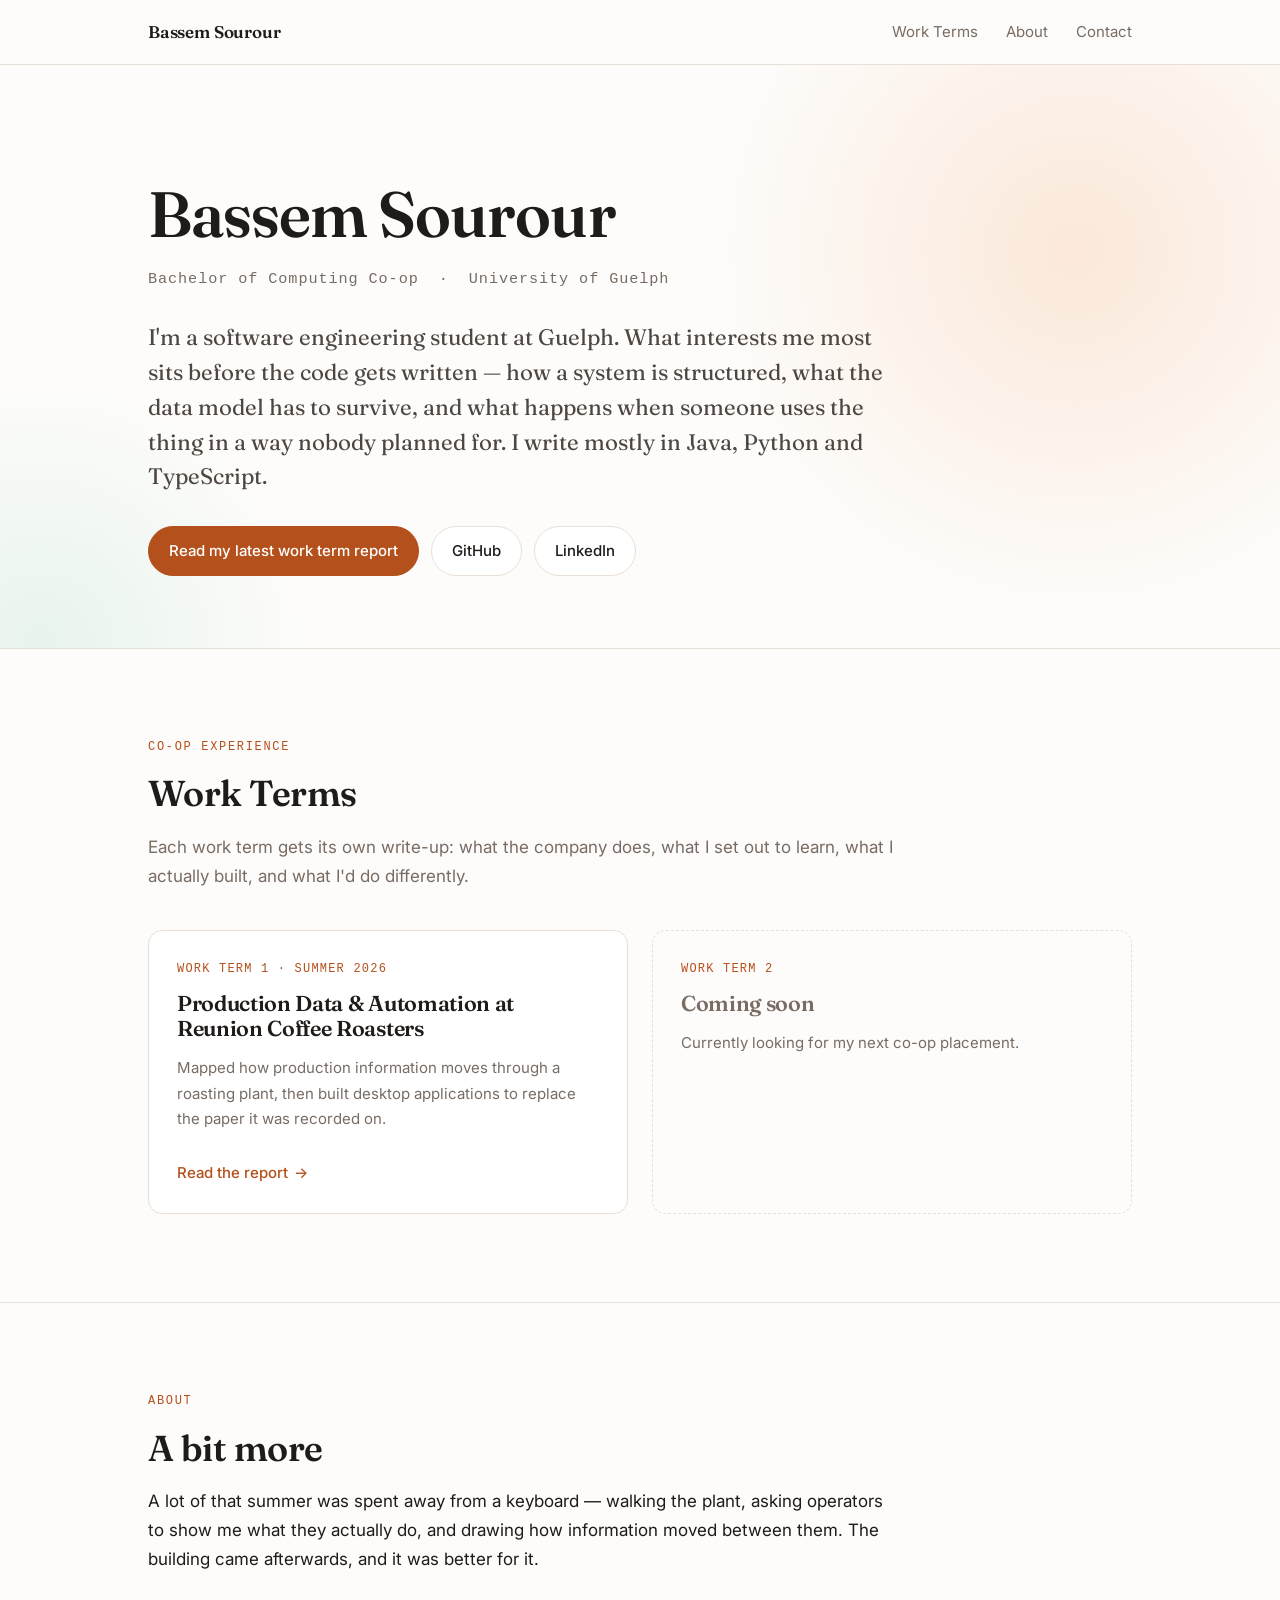
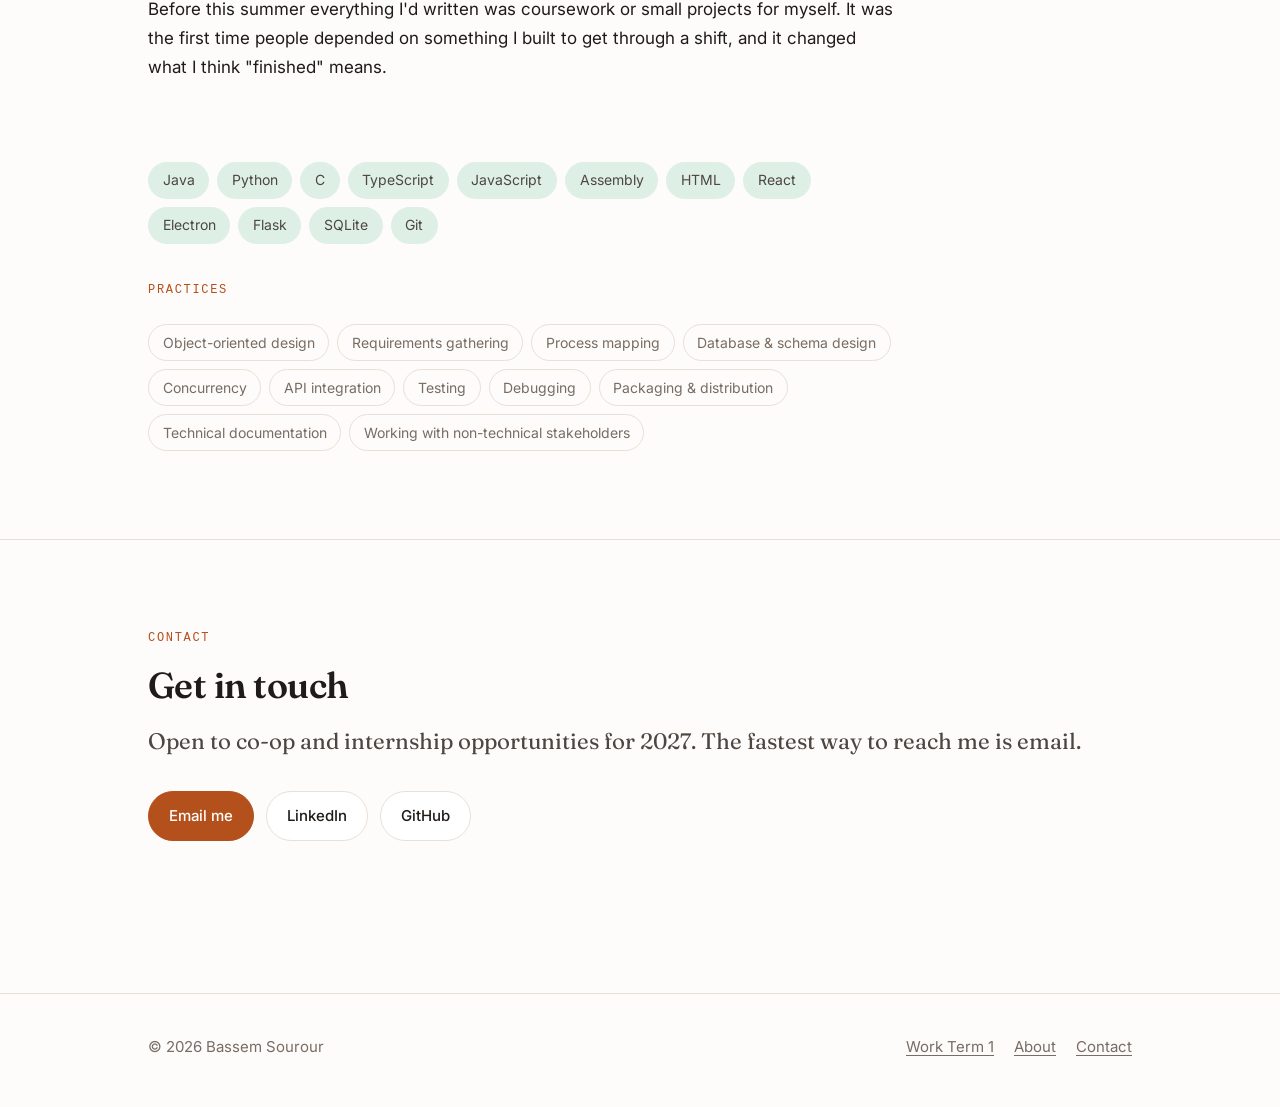
==== commit 765d6da2: "Add files via upload" ====
--- a/index.html
+++ b/index.html
@@ -11,6 +11,8 @@
 <meta property="og:title" content="Bassem Sourour — Portfolio">
 <meta property="og:description" content="Computing co-op student at the University of Guelph. Work term reports, projects, and what I'm learning.">
 <meta property="og:type" content="website">
+
+<link rel="icon" href="data:image/svg+xml,%3Csvg xmlns=%27http://www.w3.org/2000/svg%27 viewBox=%270 0 64 64%27%3E%3Crect width=%2764%27 height=%2764%27 rx=%2714%27 fill=%27%23A64B21%27/%3E%3Ctext x=%2732%27 y=%2744%27 font-family=%27Georgia,serif%27 font-size=%2734%27 font-weight=%27600%27 fill=%27%23fff%27 text-anchor=%27middle%27%3EB%3C/text%3E%3C/svg%3E">
 
 <link rel="preconnect" href="https://fonts.googleapis.com">
 <link rel="preconnect" href="https://fonts.gstatic.com" crossorigin>
@@ -41,11 +43,11 @@
         Bachelor of Computing Co-op &nbsp;·&nbsp; University of Guelph
       </p>
       <p class="lede hero__lede reveal">
-        I like problems that start out vague. This past summer I spent
-        four months in a coffee roasting plant working out how
-        information moved through it, then building software to replace
-        the paper it was moving on. This site is where I keep what I've
-        worked on and what I learned doing it.
+        I'm a software engineering student at Guelph. What interests me
+        most sits before the code gets written — how a system is
+        structured, what the data model has to survive, and what happens
+        when someone uses the thing in a way nobody planned for. I write
+        mostly in Java, Python and TypeScript.
       </p>
       <div class="btn-row reveal">
         <a class="btn btn--primary" href="work-term-1.html">Read my latest work term report</a>
@@ -80,6 +82,12 @@
           <span class="card__cta">Read the report <span aria-hidden="true">→</span></span>
         </a>
 
+        <div class="card card--placeholder reveal">
+          <span class="card__meta">Work Term 2</span>
+          <h3>Coming soon</h3>
+          <p>Currently looking for my next co-op placement.</p>
+        </div>
+
       </div>
     </div>
   </section>
@@ -92,33 +100,52 @@
       <h2 class="reveal">A bit more</h2>
       <div class="prose">
         <p class="reveal">
-          I like building things that solve real problems. The part I
-          enjoy most is the stretch before any code gets written —
-          working out what's actually wrong, who it's a problem for, and
-          what a fix would need to look like to be worth using.
-          Everything I've built that I'm happy with started there.
+          A lot of that summer was spent away from a keyboard — walking
+          the plant, asking operators to show me what they actually do,
+          and drawing how information moved between them. The building
+          came afterwards, and it was better for it.
         </p>
         <p class="reveal">
-          I've just finished second year at Guelph. Most of what I've
-          built outside of coursework has been small tools and creative
-          coding projects, and this past summer was the first time I
-          wrote software that other people depended on to do their jobs —
-          which changed how I think about most of it.
+          Before this summer everything I'd written was coursework or
+          small projects for myself. It was the first time people
+          depended on something I built to get through a shift, and it
+          changed what I think "finished" means.
         </p>
 
-        <span class="eyebrow reveal" style="margin-top:2rem">Tools I've worked with</span>
-        <!-- EDIT ME: taken from your three work term apps and your other
-             repos. Cut anything you wouldn't want to be asked about in an
-             interview — a short honest list beats a long one. -->
+        <!-- EDIT ME: cut anything you wouldn't want to be asked about in
+             an interview — a short honest list beats a long one. -->
+        <span class="eyebrow reveal" style="margin-top:2.25rem">Languages &amp; tools</span>
         <ul class="pills reveal">
+          <li>Java</li>
           <li>Python</li>
+          <li>C</li>
           <li>TypeScript</li>
           <li>JavaScript</li>
+          <li>Assembly</li>
+          <li>HTML</li>
           <li>React</li>
           <li>Electron</li>
           <li>Flask</li>
           <li>SQLite</li>
           <li>Git</li>
+        </ul>
+
+        <!-- Practices. I've kept this to things your work actually
+             demonstrates — an employer may ask you to talk through any
+             of them, so cut anything you'd rather not defend. -->
+        <span class="eyebrow reveal" style="margin-top:2.25rem">Practices</span>
+        <ul class="pills pills--alt reveal">
+          <li>Object-oriented design</li>
+          <li>Requirements gathering</li>
+          <li>Process mapping</li>
+          <li>Database &amp; schema design</li>
+          <li>Concurrency</li>
+          <li>API integration</li>
+          <li>Testing</li>
+          <li>Debugging</li>
+          <li>Packaging &amp; distribution</li>
+          <li>Technical documentation</li>
+          <li>Working with non-technical stakeholders</li>
         </ul>
       </div>
     </div>
--- a/styles.css
+++ b/styles.css
@@ -7,18 +7,21 @@
 
 :root {
   /* Light theme (default) */
-  --bg:          #FBF9F6;
-  --bg-alt:      #F4EFE8;
-  --surface:     #FFFFFF;
-  --ink:         #1A1614;
-  --ink-soft:    #4A423C;
-  --muted:       #776C64;
-  --accent:      #A64B21;
-  --accent-ink:  #FFFFFF;
-  --accent-soft: #F2E3D8;
-  --border:      #E4DBD1;
-  --shadow:      0 1px 2px rgba(26, 22, 20, .04), 0 8px 24px rgba(26, 22, 20, .06);
-  --shadow-lift: 0 2px 4px rgba(26, 22, 20, .05), 0 16px 40px rgba(26, 22, 20, .10);
+  --bg:           #FDFCFA;
+  --bg-alt:       #F6F2EC;
+  --surface:      #FFFFFF;
+  --ink:          #1F1B18;
+  --ink-soft:     #4E4640;
+  --muted:        #786C64;
+  --accent:       #B4501B;
+  --accent-ink:   #FFFFFF;
+  --accent-soft:  #FBE7D8;
+  --accent2:      #17724F;
+  --accent2-ink:  #FFFFFF;
+  --accent2-soft: #DEF0E6;
+  --border:       #E8E0D6;
+  --shadow:       0 1px 2px rgba(60, 40, 25, .05), 0 8px 24px rgba(60, 40, 25, .07);
+  --shadow-lift:  0 2px 4px rgba(60, 40, 25, .06), 0 18px 44px rgba(60, 40, 25, .13);
 
   /* Type */
   --font-display: "Fraunces", Georgia, "Times New Roman", serif;
@@ -34,18 +37,21 @@
 
 @media (prefers-color-scheme: dark) {
   :root {
-    --bg:          #14110F;
-    --bg-alt:      #1B1714;
-    --surface:     #1E1A17;
-    --ink:         #F5F0EA;
-    --ink-soft:    #DCD3CA;
-    --muted:       #A2968C;
-    --accent:      #E4915B;
-    --accent-ink:  #14110F;
-    --accent-soft: #2C231C;
-    --border:      #2F2822;
-    --shadow:      0 1px 2px rgba(0, 0, 0, .3), 0 8px 24px rgba(0, 0, 0, .35);
-    --shadow-lift: 0 2px 4px rgba(0, 0, 0, .35), 0 16px 40px rgba(0, 0, 0, .45);
+    --bg:           #1C1815;
+    --bg-alt:       #241F1B;
+    --surface:      #252019;
+    --ink:          #F6F1EB;
+    --ink-soft:     #E0D7CD;
+    --muted:        #AB9E93;
+    --accent:       #EE9459;
+    --accent-ink:   #1C1815;
+    --accent-soft:  #33261C;
+    --accent2:      #57C595;
+    --accent2-ink:  #10201A;
+    --accent2-soft: #1D2F27;
+    --border:       #39312A;
+    --shadow:       0 1px 2px rgba(0, 0, 0, .35), 0 8px 24px rgba(0, 0, 0, .4);
+    --shadow-lift:  0 2px 4px rgba(0, 0, 0, .4), 0 18px 44px rgba(0, 0, 0, .5);
   }
 }
 
@@ -225,12 +231,25 @@
 .hero::before {
   content: "";
   position: absolute;
-  top: -30%;
-  right: -12%;
-  width: min(46rem, 70vw);
+  top: -34%;
+  right: -14%;
+  width: min(48rem, 74vw);
   aspect-ratio: 1;
-  background: radial-gradient(circle, var(--accent-soft) 0%, transparent 68%);
-  opacity: .8;
+  background: radial-gradient(circle, var(--accent-soft) 0%, transparent 66%);
+  opacity: .95;
+  pointer-events: none;
+  z-index: 0;
+}
+
+.hero::after {
+  content: "";
+  position: absolute;
+  bottom: -46%;
+  left: -18%;
+  width: min(34rem, 58vw);
+  aspect-ratio: 1;
+  background: radial-gradient(circle, var(--accent2-soft) 0%, transparent 68%);
+  opacity: .7;
   pointer-events: none;
   z-index: 0;
 }
@@ -375,10 +394,23 @@
   font-size: .875rem;
   padding: .35rem .85rem;
   border-radius: 999px;
-  background: var(--accent-soft);
+  background: var(--accent2-soft);
   color: var(--ink-soft);
   border: 1px solid transparent;
-}
+  transition: transform .15s ease;
+}
+
+.pills li:hover { transform: translateY(-1px); }
+
+/* Second pill row — outlined rather than filled, so two lists sitting
+   near each other read as different kinds of thing. */
+.pills--alt li {
+  background: transparent;
+  border-color: var(--border);
+  color: var(--muted);
+}
+
+.pills--alt li:hover { border-color: var(--accent2); color: var(--ink-soft); }
 
 /* ---- 10. Report page --------------------------------------- */
 
@@ -543,7 +575,7 @@
   color: var(--ink-soft);
 }
 
-.goals__status--met { background: var(--accent); color: var(--accent-ink); }
+.goals__status--met { background: var(--accent2); color: var(--accent2-ink); }
 
 .goals__title { font-weight: 600; }
 
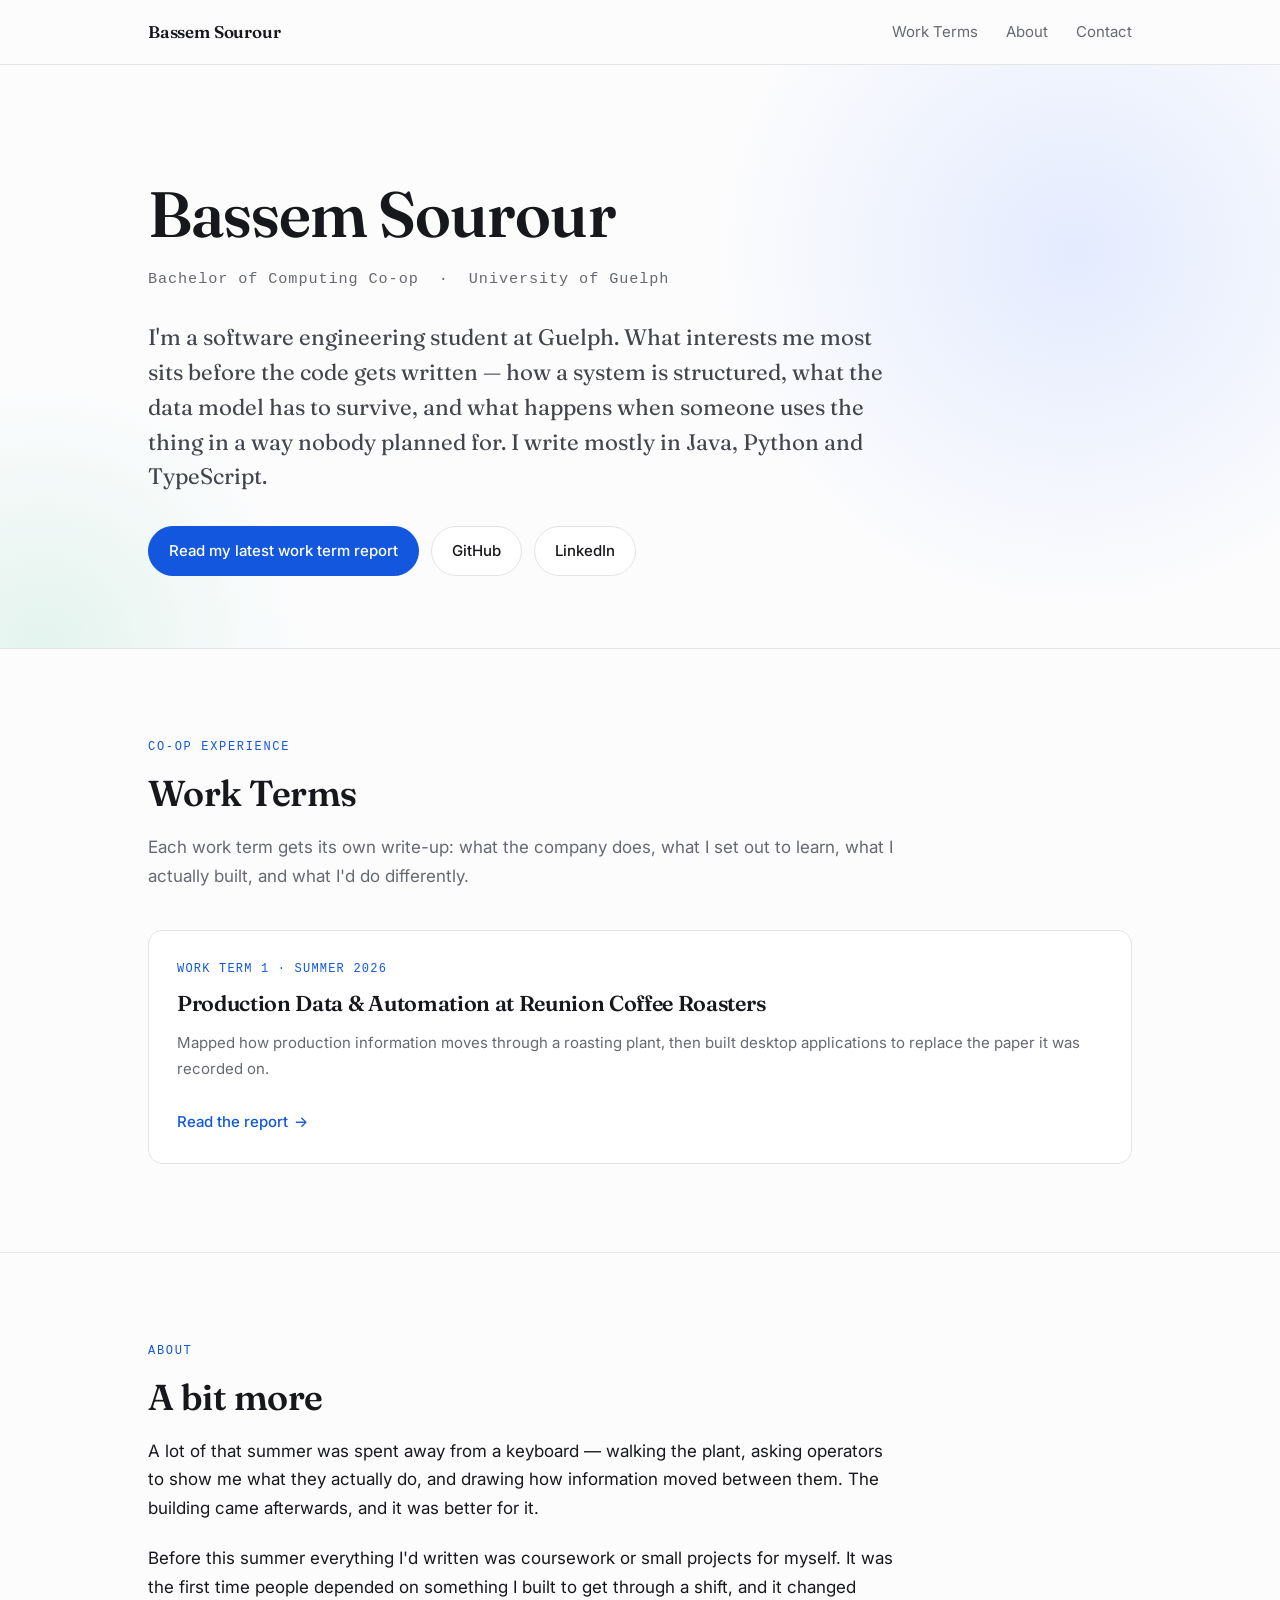
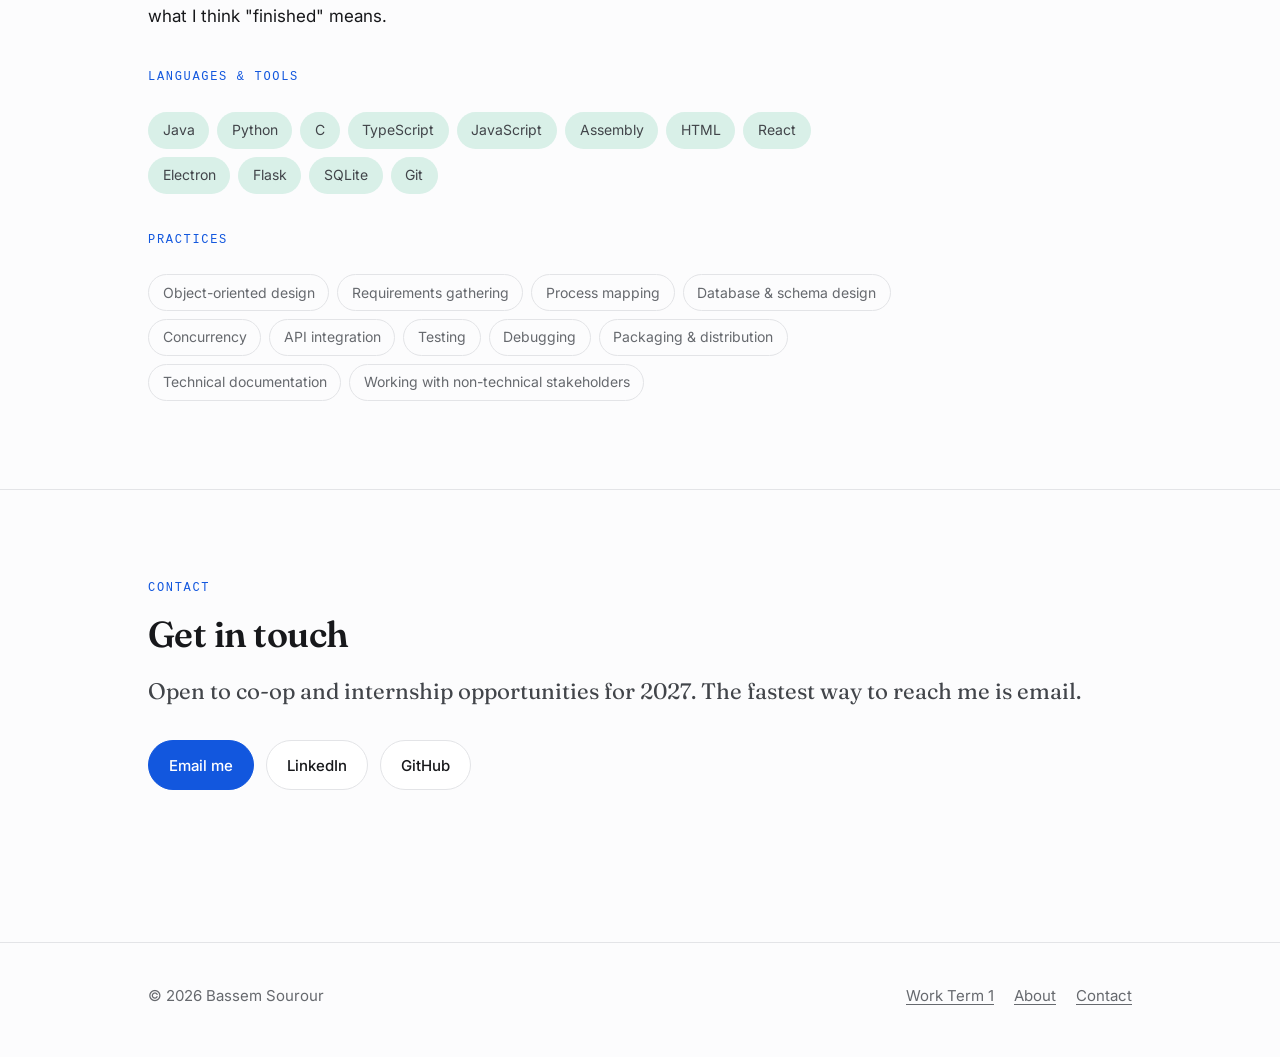
==== commit 48f2eeda: "Add files via upload" ====
--- a/index.html
+++ b/index.html
@@ -12,7 +12,7 @@
 <meta property="og:description" content="Computing co-op student at the University of Guelph. Work term reports, projects, and what I'm learning.">
 <meta property="og:type" content="website">
 
-<link rel="icon" href="data:image/svg+xml,%3Csvg xmlns=%27http://www.w3.org/2000/svg%27 viewBox=%270 0 64 64%27%3E%3Crect width=%2764%27 height=%2764%27 rx=%2714%27 fill=%27%23A64B21%27/%3E%3Ctext x=%2732%27 y=%2744%27 font-family=%27Georgia,serif%27 font-size=%2734%27 font-weight=%27600%27 fill=%27%23fff%27 text-anchor=%27middle%27%3EB%3C/text%3E%3C/svg%3E">
+<link rel="icon" href="data:image/svg+xml,%3Csvg xmlns=%27http://www.w3.org/2000/svg%27 viewBox=%270 0 64 64%27%3E%3Crect width=%2764%27 height=%2764%27 rx=%2714%27 fill=%27%231257DE%27/%3E%3Ctext x=%2732%27 y=%2744%27 font-family=%27Georgia,serif%27 font-size=%2734%27 font-weight=%27600%27 fill=%27%23fff%27 text-anchor=%27middle%27%3EB%3C/text%3E%3C/svg%3E">
 
 <link rel="preconnect" href="https://fonts.googleapis.com">
 <link rel="preconnect" href="https://fonts.gstatic.com" crossorigin>
@@ -81,12 +81,6 @@
           </p>
           <span class="card__cta">Read the report <span aria-hidden="true">→</span></span>
         </a>
-
-        <div class="card card--placeholder reveal">
-          <span class="card__meta">Work Term 2</span>
-          <h3>Coming soon</h3>
-          <p>Currently looking for my next co-op placement.</p>
-        </div>
 
       </div>
     </div>
--- a/styles.css
+++ b/styles.css
@@ -7,21 +7,21 @@
 
 :root {
   /* Light theme (default) */
-  --bg:           #FDFCFA;
-  --bg-alt:       #F6F2EC;
+  --bg:           #FCFCFD;
+  --bg-alt:       #F1F1F3;
   --surface:      #FFFFFF;
-  --ink:          #1F1B18;
-  --ink-soft:     #4E4640;
-  --muted:        #786C64;
-  --accent:       #B4501B;
+  --ink:          #17181B;
+  --ink-soft:     #42454A;
+  --muted:        #66696E;
+  --accent:       #1257DE;
   --accent-ink:   #FFFFFF;
-  --accent-soft:  #FBE7D8;
-  --accent2:      #17724F;
+  --accent-soft:  #E2EAFE;
+  --accent2:      #0C7F5F;
   --accent2-ink:  #FFFFFF;
-  --accent2-soft: #DEF0E6;
-  --border:       #E8E0D6;
-  --shadow:       0 1px 2px rgba(60, 40, 25, .05), 0 8px 24px rgba(60, 40, 25, .07);
-  --shadow-lift:  0 2px 4px rgba(60, 40, 25, .06), 0 18px 44px rgba(60, 40, 25, .13);
+  --accent2-soft: #D9F0E8;
+  --border:       #E3E4E7;
+  --shadow:       0 1px 2px rgba(20, 22, 28, .05), 0 8px 24px rgba(20, 22, 28, .07);
+  --shadow-lift:  0 2px 4px rgba(20, 22, 28, .06), 0 18px 44px rgba(20, 22, 28, .13);
 
   /* Type */
   --font-display: "Fraunces", Georgia, "Times New Roman", serif;
@@ -37,19 +37,19 @@
 
 @media (prefers-color-scheme: dark) {
   :root {
-    --bg:           #1C1815;
-    --bg-alt:       #241F1B;
-    --surface:      #252019;
-    --ink:          #F6F1EB;
-    --ink-soft:     #E0D7CD;
-    --muted:        #AB9E93;
-    --accent:       #EE9459;
-    --accent-ink:   #1C1815;
-    --accent-soft:  #33261C;
-    --accent2:      #57C595;
-    --accent2-ink:  #10201A;
-    --accent2-soft: #1D2F27;
-    --border:       #39312A;
+    --bg:           #121316;
+    --bg-alt:       #191A1E;
+    --surface:      #1A1C20;
+    --ink:          #F2F3F5;
+    --ink-soft:     #D3D5D9;
+    --muted:        #95989E;
+    --accent:       #6C9CFF;
+    --accent-ink:   #121316;
+    --accent-soft:  #161F33;
+    --accent2:      #3FC79B;
+    --accent2-ink:  #10241D;
+    --accent2-soft: #10241D;
+    --border:       #2A2C31;
     --shadow:       0 1px 2px rgba(0, 0, 0, .35), 0 8px 24px rgba(0, 0, 0, .4);
     --shadow-lift:  0 2px 4px rgba(0, 0, 0, .4), 0 18px 44px rgba(0, 0, 0, .5);
   }
